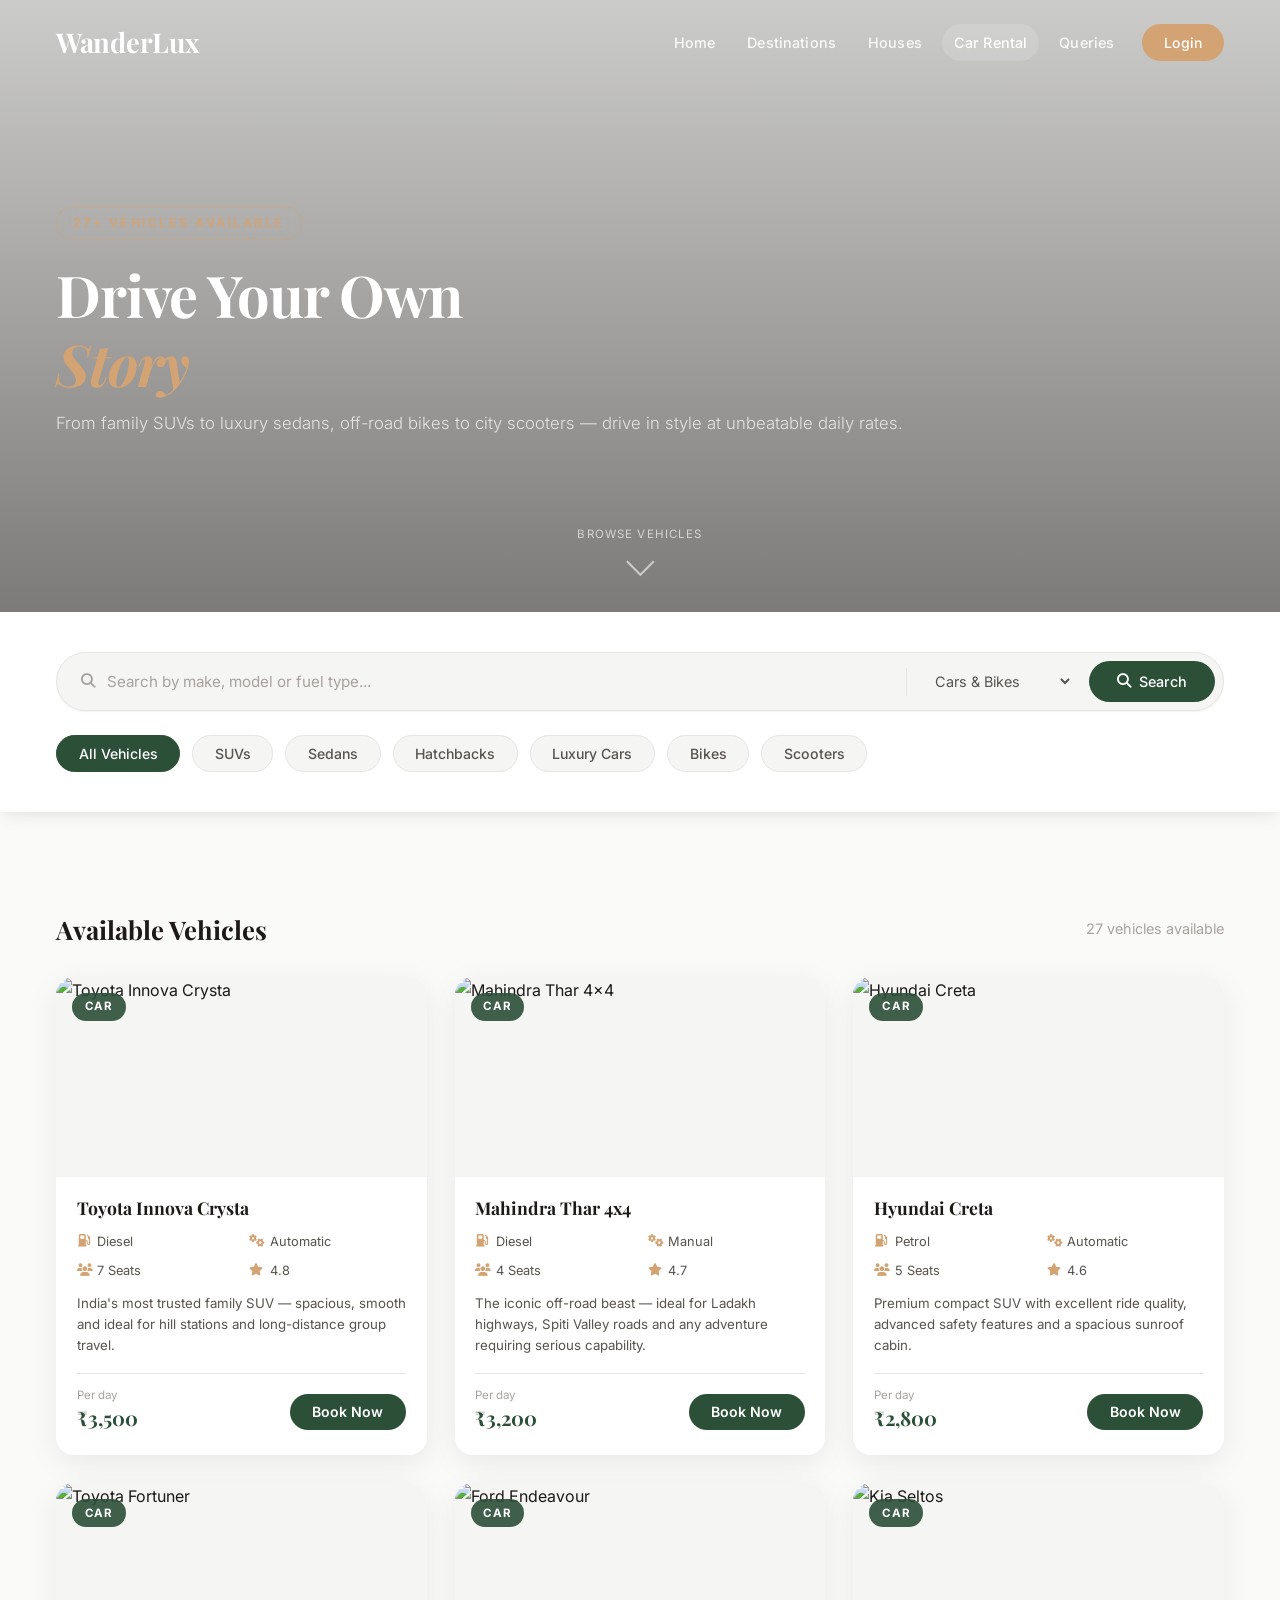
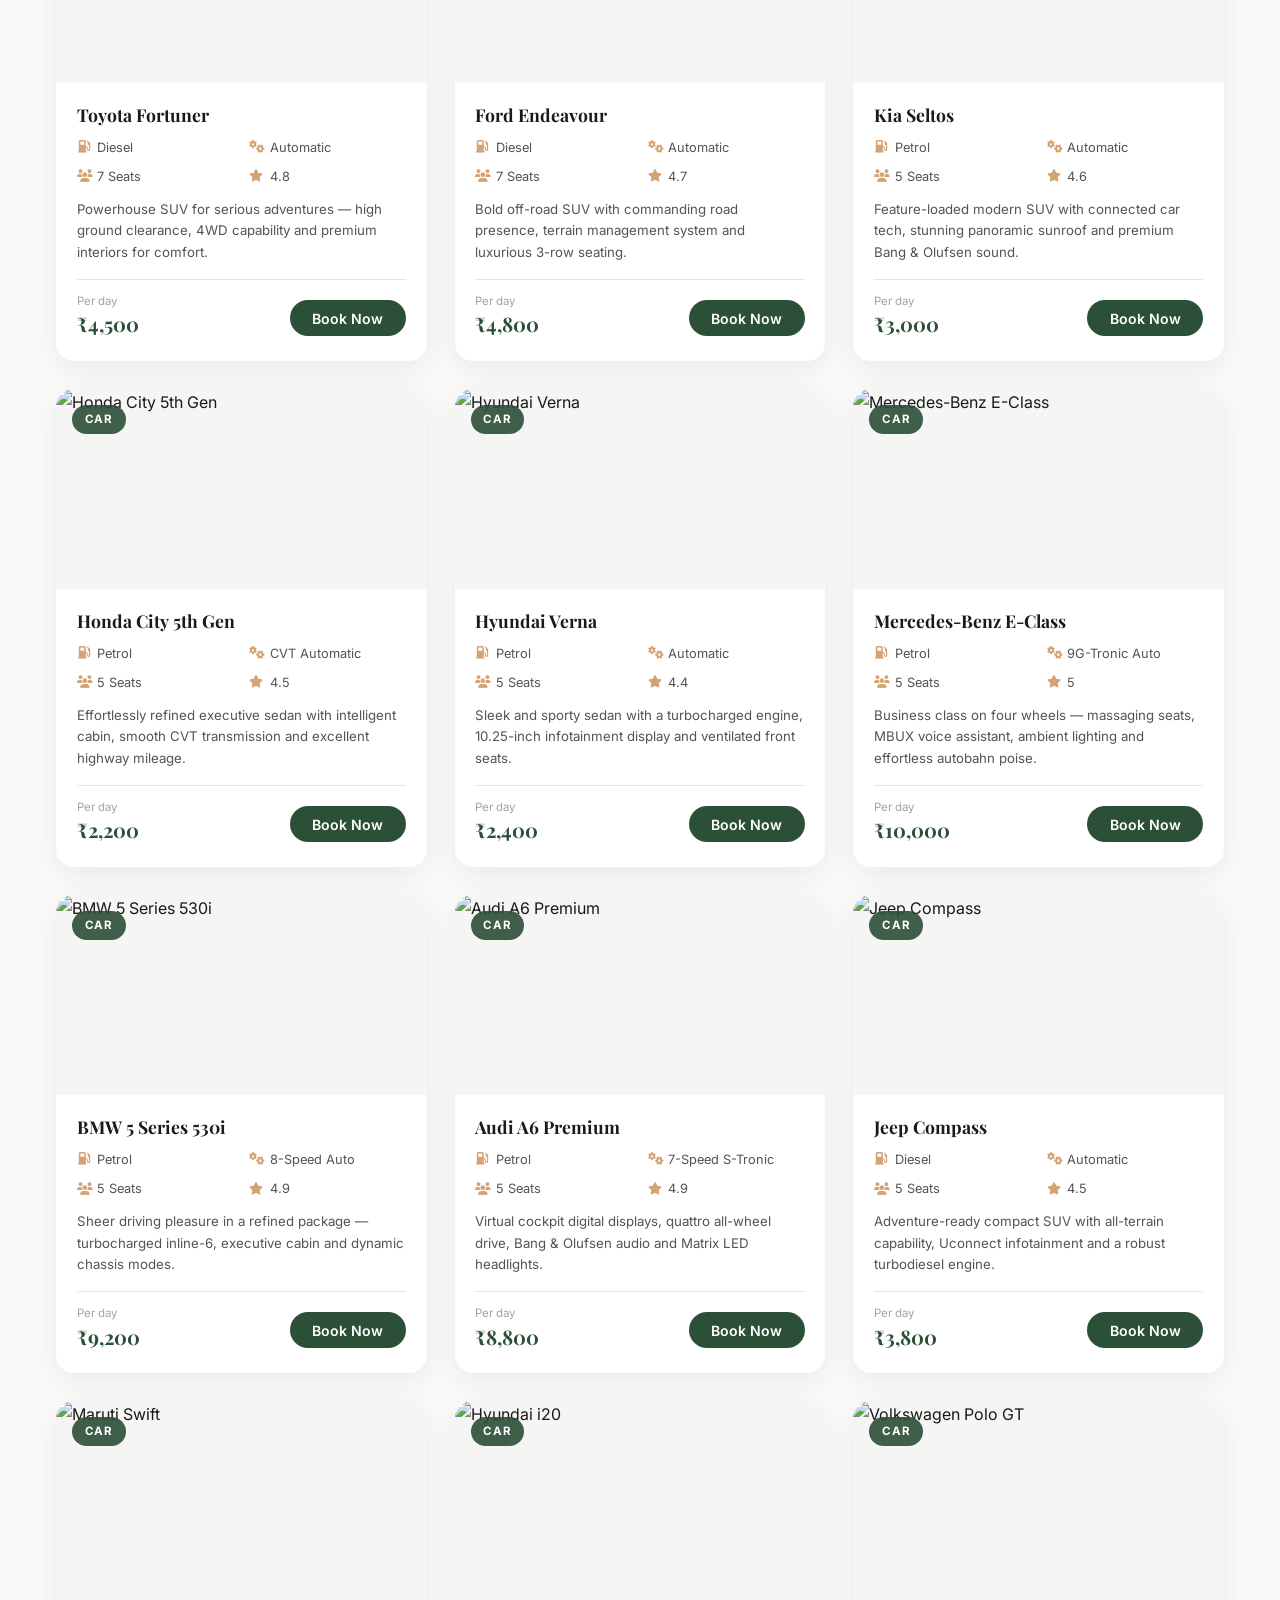
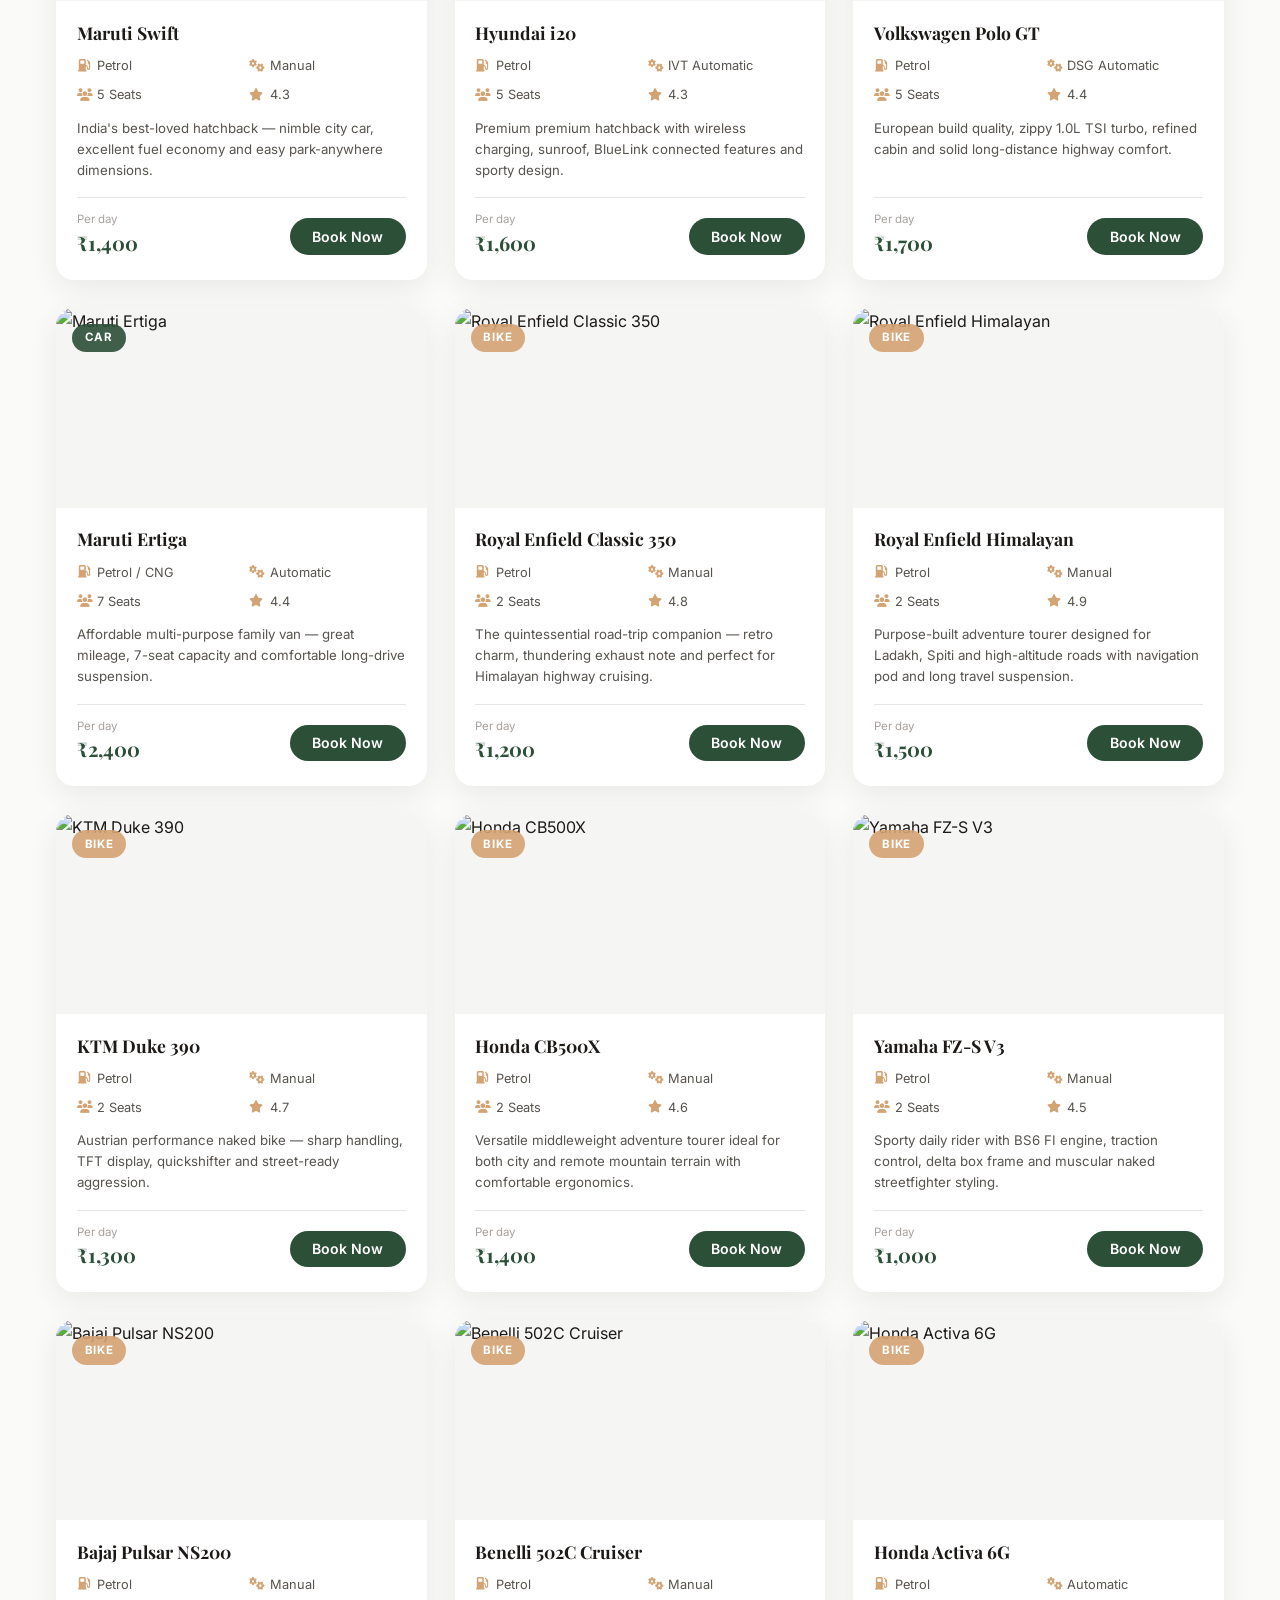
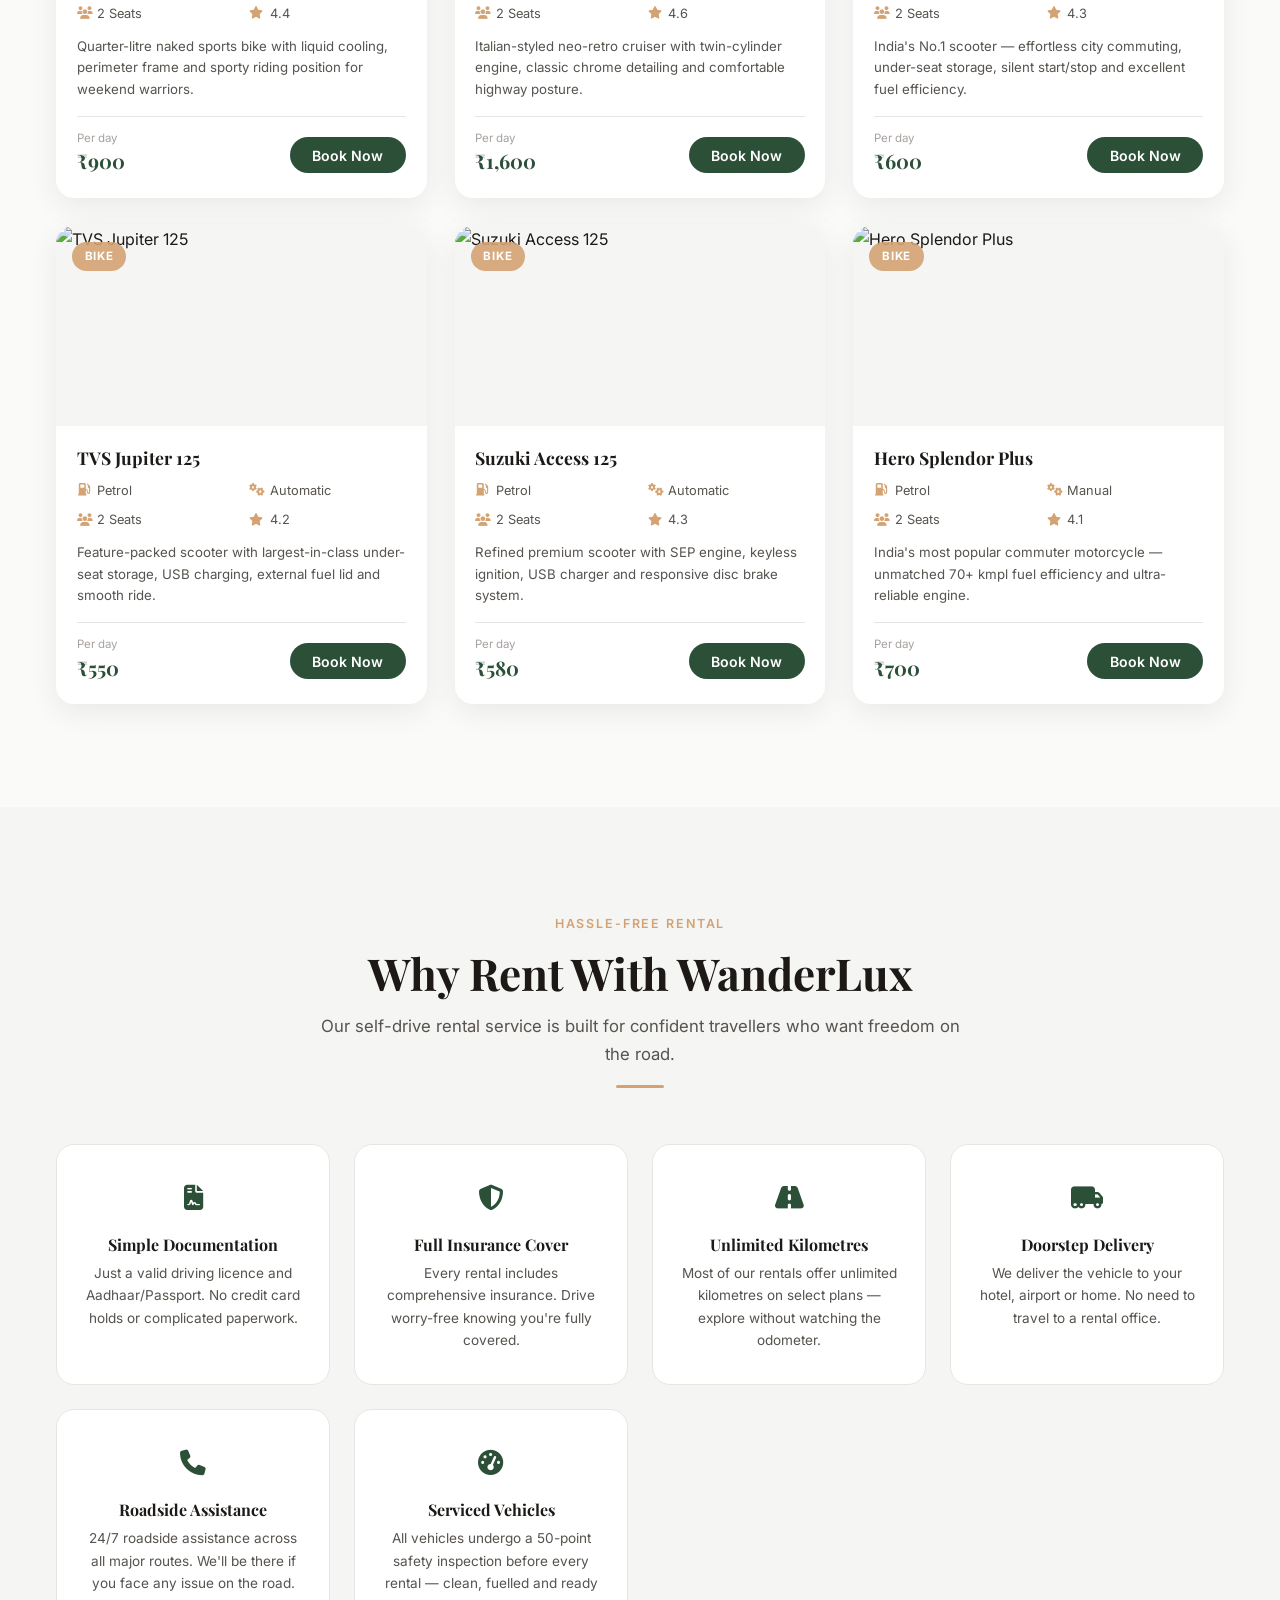
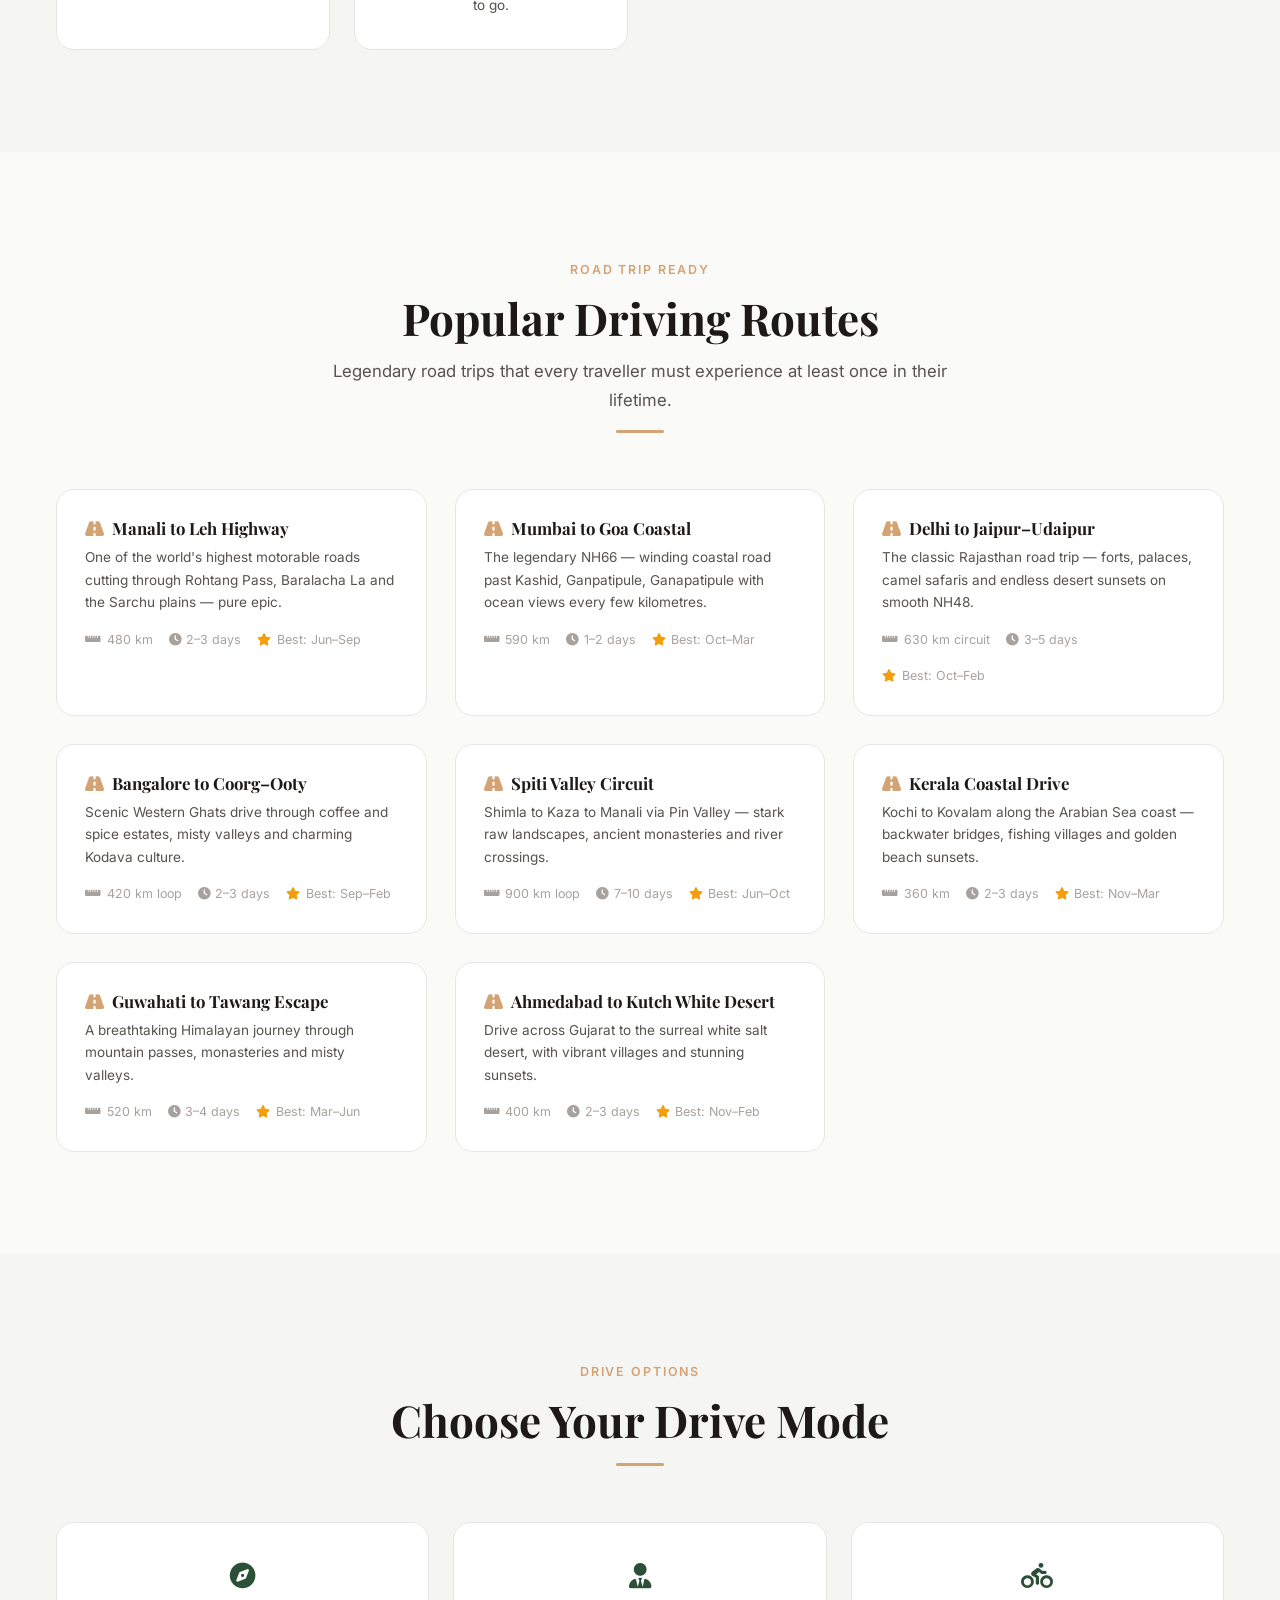
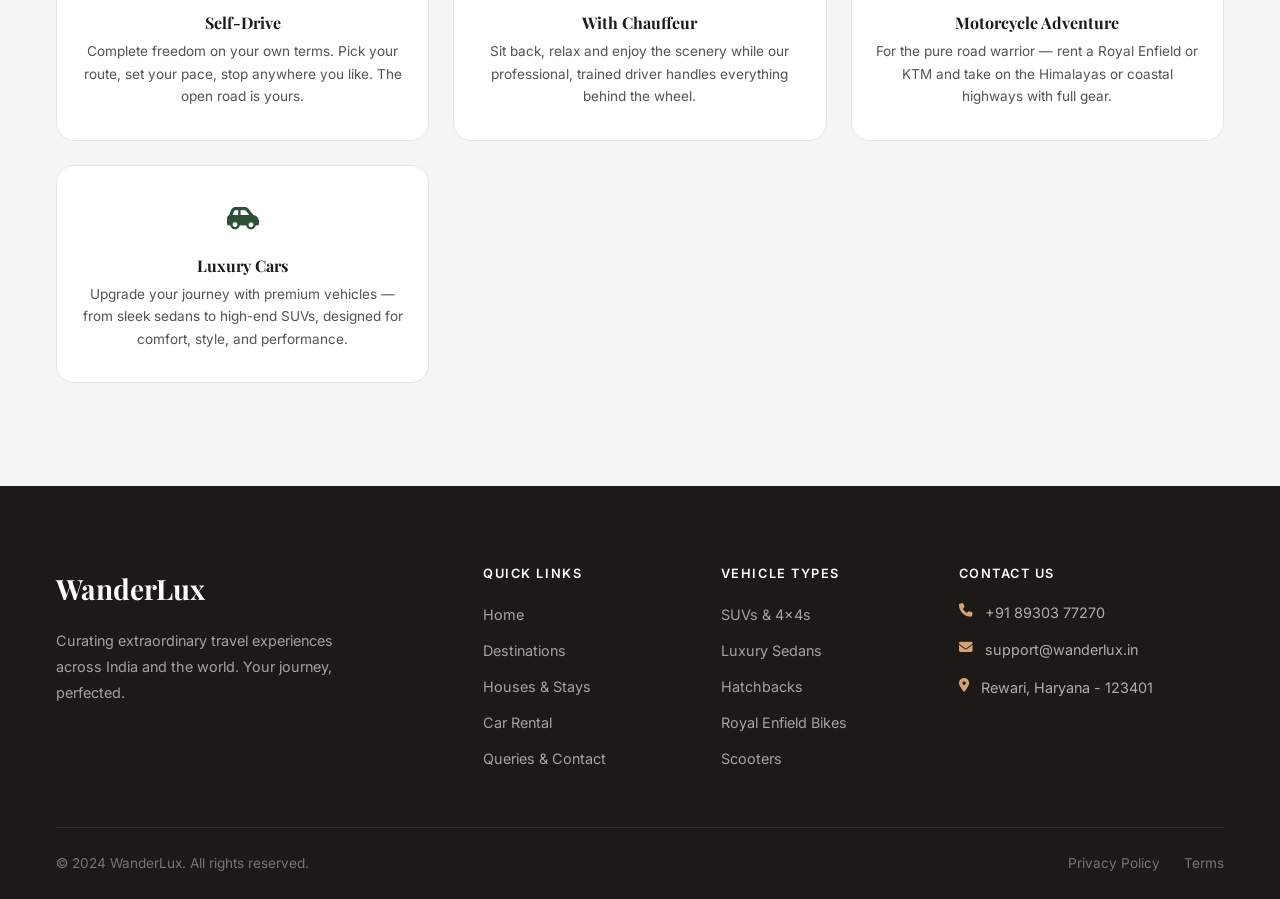
==== car-rental.html @ 7d7c7225 "Add files via upload" ====
<!DOCTYPE html>
<html lang="en">
<head>
  <meta charset="UTF-8">
  <meta name="viewport" content="width=device-width, initial-scale=1.0">
  <title>Car Rental – WanderLux</title>
  <meta name="description" content="Rent premium cars and bikes for your travels — 27+ vehicles including SUVs, sedans, luxury cars and adventure motorcycles.">
  <link rel="preconnect" href="https://fonts.googleapis.com">
  <link rel="preconnect" href="https://fonts.gstatic.com" crossorigin>
  <link rel="stylesheet" href="https://cdnjs.cloudflare.com/ajax/libs/font-awesome/6.5.1/css/all.min.css">
  <link rel="stylesheet" href="style.css">
  <link rel="stylesheet" href="components.css">
  <link rel="stylesheet" href="animations.css">
</head>
<body>

  <div class="nav-overlay" id="navOverlay"></div>
  <nav class="navbar" id="navbar" role="navigation" aria-label="Main navigation">
    <div class="container nav-container">
      <a href="index.html" class="nav-logo" data-testid="nav-logo">WanderLux</a>
      <div class="nav-links" id="navLinks">
        <a href="index.html" class="nav-link" data-testid="nav-home">Home</a>
        <a href="destination.html" class="nav-link" data-testid="nav-destinations">Destinations</a>
        <a href="house.html" class="nav-link" data-testid="nav-houses">Houses</a>
        <a href="car-rental.html" class="nav-link" data-testid="nav-cars">Car Rental</a>
        <a href="queries.html" class="nav-link" data-testid="nav-queries">Queries</a>
        <button class="btn btn--accent btn--sm" data-testid="nav-login-btn" style="margin-left:0.5rem">Login</button>
      </div>
      <button class="nav-hamburger" id="navHamburger" data-testid="nav-hamburger" aria-label="Open menu">
        <span></span><span></span><span></span>
      </button>
    </div>
  </nav>

  <!-- ── Hero ───────────────────────────────────────────── -->
  <section class="hero hero--car" aria-label="Car rental hero">
    <div class="hero-overlay"></div>
    <div class="container hero-content page-hero">
      <span class="hero-tagline">27+ Vehicles Available</span>
      <h1 class="page-hero-title">Drive Your Own<br><em style="color:var(--color-accent);font-style:italic">Story</em></h1>
      <p class="page-hero-sub">From family SUVs to luxury sedans, off-road bikes to city scooters — drive in style at unbeatable daily rates.</p>
    </div>
    <div class="hero-scroll" aria-hidden="true">
      <span>Browse vehicles</span>
      <div class="hero-scroll-arrow"></div>
    </div>
  </section>

  <!-- ── Search + Filters ───────────────────────────────── -->
  <section class="search-section" aria-label="Search vehicles">
    <div class="container">
      <div class="search-wrapper">
        <div class="search-input-wrap">
          <i class="fa-solid fa-magnifying-glass"></i>
          <input type="text" id="carSearch" class="search-input" placeholder="Search by make, model or fuel type..." aria-label="Search vehicles" data-testid="car-search-input">
        </div>
        <div class="search-divider"></div>
        <select id="carType" class="search-select" aria-label="Vehicle type" data-testid="car-type-filter">
          <option value="">Cars &amp; Bikes</option>
          <option value="car">Cars Only</option>
          <option value="bike">Bikes &amp; Scooters</option>
        </select>
        <button class="search-btn" data-testid="car-search-btn" aria-label="Search vehicles">
          <i class="fa-solid fa-magnifying-glass"></i> Search
        </button>
      </div>
      <div class="category-tabs" id="carCatTabs" role="group" aria-label="Vehicle category filters">
        <button class="car-cat-btn category-btn active" data-cat="all" data-testid="car-cat-all">All Vehicles</button>
        <button class="car-cat-btn category-btn" data-cat="suv" data-testid="car-cat-suv">SUVs</button>
        <button class="car-cat-btn category-btn" data-cat="sedan" data-testid="car-cat-sedan">Sedans</button>
        <button class="car-cat-btn category-btn" data-cat="hatchback" data-testid="car-cat-hatchback">Hatchbacks</button>
        <button class="car-cat-btn category-btn" data-cat="luxury" data-testid="car-cat-luxury">Luxury Cars</button>
        <button class="car-cat-btn category-btn" data-cat="bike" data-testid="car-cat-bike">Bikes</button>
        <button class="car-cat-btn category-btn" data-cat="scooter" data-testid="car-cat-scooter">Scooters</button>
      </div>
    </div>
  </section>

  <!-- ── Vehicle Listings ───────────────────────────────── -->
  <section class="section" aria-label="Vehicle listings">
    <div class="container">
      <div class="results-header">
        <h2 class="results-title">Available Vehicles</h2>
        <span class="results-count" id="carCount" aria-live="polite">Loading...</span>
      </div>
      <div class="cards-grid" id="carGrid" role="list" aria-live="polite"></div>
    </div>
  </section>

  <!-- ── Why Rent With Us ───────────────────────────────── -->
  <section class="section section--alt" aria-label="Why rent with us">
    <div class="container">
      <div class="section-header">
        <span class="section-tagline">Hassle-Free Rental</span>
        <h2 class="section-title reveal">Why Rent With WanderLux</h2>
        <p class="section-subtitle reveal">Our self-drive rental service is built for confident travellers who want freedom on the road.</p>
        <div class="divider"></div>
      </div>
      <div class="info-cards-grid">
        <div class="info-card reveal">
          <div class="info-card-icon"><i class="fa-solid fa-file-contract"></i></div>
          <h3>Simple Documentation</h3>
          <p>Just a valid driving licence and Aadhaar/Passport. No credit card holds or complicated paperwork.</p>
        </div>
        <div class="info-card reveal">
          <div class="info-card-icon"><i class="fa-solid fa-shield-halved"></i></div>
          <h3>Full Insurance Cover</h3>
          <p>Every rental includes comprehensive insurance. Drive worry-free knowing you're fully covered.</p>
        </div>
        <div class="info-card reveal">
          <div class="info-card-icon"><i class="fa-solid fa-road"></i></div>
          <h3>Unlimited Kilometres</h3>
          <p>Most of our rentals offer unlimited kilometres on select plans — explore without watching the odometer.</p>
        </div>
        <div class="info-card reveal">
          <div class="info-card-icon"><i class="fa-solid fa-truck-moving"></i></div>
          <h3>Doorstep Delivery</h3>
          <p>We deliver the vehicle to your hotel, airport or home. No need to travel to a rental office.</p>
        </div>
        <div class="info-card reveal">
          <div class="info-card-icon"><i class="fa-solid fa-phone"></i></div>
          <h3>Roadside Assistance</h3>
          <p>24/7 roadside assistance across all major routes. We'll be there if you face any issue on the road.</p>
        </div>
        <div class="info-card reveal">
          <div class="info-card-icon"><i class="fa-solid fa-gauge-high"></i></div>
          <h3>Serviced Vehicles</h3>
          <p>All vehicles undergo a 50-point safety inspection before every rental — clean, fuelled and ready to go.</p>
        </div>
      </div>
    </div>
  </section>

  <!-- ── Popular Routes ─────────────────────────────────── -->
  <section class="section" aria-label="Popular driving routes">
    <div class="container">
      <div class="section-header">
        <span class="section-tagline">Road Trip Ready</span>
        <h2 class="section-title reveal">Popular Driving Routes</h2>
        <p class="section-subtitle reveal">Legendary road trips that every traveller must experience at least once in their lifetime.</p>
        <div class="divider"></div>
      </div>
      <div class="cards-grid" style="grid-template-columns: repeat(auto-fill, minmax(280px, 1fr));">
        <div class="route-card reveal">
          <h3><i class="fa-solid fa-road" style="color:var(--color-accent);margin-right:0.5rem"></i>Manali to Leh Highway</h3>
          <p>One of the world's highest motorable roads cutting through Rohtang Pass, Baralacha La and the Sarchu plains — pure epic.</p>
          <div class="route-meta">
            <span><i class="fa-solid fa-ruler-horizontal"></i> 480 km</span>
            <span><i class="fa-solid fa-clock"></i> 2–3 days</span>
            <span><i class="fa-solid fa-star" style="color:#F59E0B"></i> Best: Jun–Sep</span>
          </div>
        </div>
        <div class="route-card reveal">
          <h3><i class="fa-solid fa-road" style="color:var(--color-accent);margin-right:0.5rem"></i>Mumbai to Goa Coastal</h3>
          <p>The legendary NH66 — winding coastal road past Kashid, Ganpatipule, Ganapatipule with ocean views every few kilometres.</p>
          <div class="route-meta">
            <span><i class="fa-solid fa-ruler-horizontal"></i> 590 km</span>
            <span><i class="fa-solid fa-clock"></i> 1–2 days</span>
            <span><i class="fa-solid fa-star" style="color:#F59E0B"></i> Best: Oct–Mar</span>
          </div>
        </div>
        <div class="route-card reveal">
          <h3><i class="fa-solid fa-road" style="color:var(--color-accent);margin-right:0.5rem"></i>Delhi to Jaipur–Udaipur</h3>
          <p>The classic Rajasthan road trip — forts, palaces, camel safaris and endless desert sunsets on smooth NH48.</p>
          <div class="route-meta">
            <span><i class="fa-solid fa-ruler-horizontal"></i> 630 km circuit</span>
            <span><i class="fa-solid fa-clock"></i> 3–5 days</span>
            <span><i class="fa-solid fa-star" style="color:#F59E0B"></i> Best: Oct–Feb</span>
          </div>
        </div>
        <div class="route-card reveal">
          <h3><i class="fa-solid fa-road" style="color:var(--color-accent);margin-right:0.5rem"></i>Bangalore to Coorg–Ooty</h3>
          <p>Scenic Western Ghats drive through coffee and spice estates, misty valleys and charming Kodava culture.</p>
          <div class="route-meta">
            <span><i class="fa-solid fa-ruler-horizontal"></i> 420 km loop</span>
            <span><i class="fa-solid fa-clock"></i> 2–3 days</span>
            <span><i class="fa-solid fa-star" style="color:#F59E0B"></i> Best: Sep–Feb</span>
          </div>
        </div>
        <div class="route-card reveal">
          <h3><i class="fa-solid fa-road" style="color:var(--color-accent);margin-right:0.5rem"></i>Spiti Valley Circuit</h3>
          <p>Shimla to Kaza to Manali via Pin Valley — stark raw landscapes, ancient monasteries and river crossings.</p>
          <div class="route-meta">
            <span><i class="fa-solid fa-ruler-horizontal"></i> 900 km loop</span>
            <span><i class="fa-solid fa-clock"></i> 7–10 days</span>
            <span><i class="fa-solid fa-star" style="color:#F59E0B"></i> Best: Jun–Oct</span>
          </div>
        </div>
        <div class="route-card reveal">
          <h3><i class="fa-solid fa-road" style="color:var(--color-accent);margin-right:0.5rem"></i>Kerala Coastal Drive</h3>
          <p>Kochi to Kovalam along the Arabian Sea coast — backwater bridges, fishing villages and golden beach sunsets.</p>
          <div class="route-meta">
            <span><i class="fa-solid fa-ruler-horizontal"></i> 360 km</span>
            <span><i class="fa-solid fa-clock"></i> 2–3 days</span>
            <span><i class="fa-solid fa-star" style="color:#F59E0B"></i> Best: Nov–Mar</span>
          </div>
        </div>
        <div class="route-card reveal">
  <h3><i class="fa-solid fa-road" style="color:var(--color-accent);margin-right:0.5rem"></i>Guwahati to Tawang Escape</h3>
  <p>A breathtaking Himalayan journey through mountain passes, monasteries and misty valleys.</p>
  <div class="route-meta">
    <span><i class="fa-solid fa-ruler-horizontal"></i> 520 km</span>
    <span><i class="fa-solid fa-clock"></i> 3–4 days</span>
    <span><i class="fa-solid fa-star" style="color:#F59E0B"></i> Best: Mar–Jun</span>
  </div>
</div>
        <div class="route-card reveal">
  <h3><i class="fa-solid fa-road" style="color:var(--color-accent);margin-right:0.5rem"></i>Ahmedabad to Kutch White Desert</h3>
  <p>Drive across Gujarat to the surreal white salt desert, with vibrant villages and stunning sunsets.</p>
  <div class="route-meta">
    <span><i class="fa-solid fa-ruler-horizontal"></i> 400 km</span>
    <span><i class="fa-solid fa-clock"></i> 2–3 days</span>
    <span><i class="fa-solid fa-star" style="color:#F59E0B"></i> Best: Nov–Feb</span>
  </div>
</div>
      </div>
    </div>
  </section>

  <!-- ── Rental Benefits CTA ────────────────────────────── -->
  <section class="section section--alt" aria-label="Rental benefits">
    <div class="container">
      <div class="section-header">
        <span class="section-tagline">Drive Options</span>
        <h2 class="section-title reveal">Choose Your Drive Mode</h2>
        <div class="divider"></div>
      </div>
      <div class="info-cards-grid" style="grid-template-columns: repeat(auto-fill, minmax(280px, 1fr));">
        <div class="info-card reveal">
          <div class="info-card-icon"><i class="fa-solid fa-compass"></i></div>
          <h3>Self-Drive</h3>
          <p>Complete freedom on your own terms. Pick your route, set your pace, stop anywhere you like. The open road is yours.</p>
        </div>
        <div class="info-card reveal">
          <div class="info-card-icon"><i class="fa-solid fa-user-tie"></i></div>
          <h3>With Chauffeur</h3>
          <p>Sit back, relax and enjoy the scenery while our professional, trained driver handles everything behind the wheel.</p>
        </div>
        <div class="info-card reveal">
          <div class="info-card-icon"><i class="fa-solid fa-person-biking"></i></div>
          <h3>Motorcycle Adventure</h3>
          <p>For the pure road warrior — rent a Royal Enfield or KTM and take on the Himalayas or coastal highways with full gear.</p>
        </div>
        <div class="info-card reveal">
          <div class="info-card-icon"><i class="fa-solid fa-car-side"></i></div>
          <h3>Luxury Cars</h3>
          <p>Upgrade your journey with premium vehicles — from sleek sedans to high-end SUVs, designed for comfort, style, and performance.</p>
        </div>
      </div>
    </div>
  </section>

  <!-- ── Footer ─────────────────────────────────────────── -->
  <footer class="footer" role="contentinfo">
    <div class="container">
      <div class="footer-grid">
        <div class="footer-brand">
          <a href="index.html" class="footer-logo">WanderLux</a>
          <p>Curating extraordinary travel experiences across India and the world. Your journey, perfected.</p>
        </div>
        <div class="footer-col">
          <h4>Quick Links</h4>
          <ul class="footer-links">
            <li><a href="index.html">Home</a></li>
            <li><a href="destination.html">Destinations</a></li>
            <li><a href="house.html">Houses &amp; Stays</a></li>
            <li><a href="car-rental.html">Car Rental</a></li>
            <li><a href="queries.html">Queries &amp; Contact</a></li>
          </ul>
        </div>
        <div class="footer-col">
          <h4>Vehicle Types</h4>
          <ul class="footer-links">
            <li><a href="car-rental.html">SUVs &amp; 4x4s</a></li>
            <li><a href="car-rental.html">Luxury Sedans</a></li>
            <li><a href="car-rental.html">Hatchbacks</a></li>
            <li><a href="car-rental.html">Royal Enfield Bikes</a></li>
            <li><a href="car-rental.html">Scooters</a></li>
          </ul>
        </div>
        <div class="footer-col">
          <h4>Contact Us</h4>
          <div class="footer-contact-item"><i class="fa-solid fa-phone"></i><span>+91 89303 77270</span></div>
          <div class="footer-contact-item"><i class="fa-solid fa-envelope"></i><span>support@wanderlux.in</span></div>
          <div class="footer-contact-item"><i class="fa-solid fa-location-dot"></i><span>Rewari, Haryana - 123401</span></div>
        </div>
      </div>
      <div class="footer-bottom">
        <p>&copy; 2024 WanderLux. All rights reserved.</p>
        <div class="footer-legal">
          <a href="queries.html">Privacy Policy</a>
          <a href="queries.html">Terms</a>
        </div>
      </div>
    </div>
  </footer>

  <!-- Booking Modal -->
  <div id="bookingModal" class="modal-overlay" role="dialog" aria-modal="true" aria-labelledby="modalTitle" aria-hidden="true">
    <div class="modal-container">
      <button class="modal-close" id="closeModal" data-testid="modal-close-btn" aria-label="Close modal"><i class="fa-solid fa-xmark"></i></button>
      <div class="modal-header">
        <p class="modal-tagline">Secure Booking</p>
        <h2 class="modal-title" id="modalTitle">Book Your Vehicle</h2>
        <p class="modal-item-name" id="bookingItemName"></p>
      </div>
      <form id="bookingForm" class="booking-form" novalidate>
        <div class="form-row">
          <div class="form-group">
            <label for="bookingName">Full Name</label>
            <input type="text" id="bookingName" name="name" placeholder="Your full name" required data-testid="booking-name-input">
          </div>
          <div class="form-group">
            <label for="bookingPhone">Phone Number</label>
            <input type="tel" id="bookingPhone" name="phone" placeholder="+91 98765 43210" required data-testid="booking-phone-input">
          </div>
        </div>
        <div class="form-group">
          <label for="bookingEmail">Email Address</label>
          <input type="email" id="bookingEmail" name="email" placeholder="you@example.com" required data-testid="booking-email-input">
        </div>
        <div class="form-row">
          <div class="form-group">
            <label for="bookingDate">Pickup Date</label>
            <input type="date" id="bookingDate" name="date" required data-testid="booking-date-input">
          </div>
          <div class="form-group">
            <label for="bookingGuests">Number of Days</label>
            <input type="number" id="bookingGuests" name="guests" placeholder="e.g. 3" min="1" max="90" required data-testid="booking-guests-input">
          </div>
        </div>
        <div class="form-group">
          <label for="bookingNotes">Pickup Location / Notes</label>
          <textarea id="bookingNotes" name="notes" placeholder="Pickup address, drop-off location, or any special requests..." data-testid="booking-notes-input"></textarea>
        </div>
        <button type="submit" class="form-submit-btn" data-testid="booking-submit-btn">
          <i class="fa-solid fa-check-circle"></i> Confirm Rental
        </button>
      </form>
      <div id="bookingSuccess" class="booking-success" role="alert">
        <i class="fa-solid fa-circle-check"></i>
        <h3>Vehicle Booked!</h3>
        <p>Your rental is confirmed. We'll send vehicle details and pickup instructions to your email shortly.</p>
        <button class="btn btn--primary btn--md" id="closeSuccessBtn" data-testid="booking-success-close" style="margin-top:1.5rem">Browse More</button>
      </div>
    </div>
  </div>

  <script src="data.js"></script>
  <script src="main.js"></script>
  <script src="booking.js"></script>
  <script src="search.js"></script>
</body>
</html>
---- style.css ----
/* ============================================================
   WanderLux – Core Styles
   Variables · Reset · Base · Navbar · Footer · Layout
   ============================================================ */

@import url('https://fonts.googleapis.com/css2?family=Playfair+Display:ital,wght@0,400;0,500;0,600;0,700;1,400&family=Inter:wght@300;400;500;600&display=swap');

/* ── Custom Properties ─────────────────────────────────────── */
:root {
  --color-bg: #FAFAF9;
  --color-surface: #FFFFFF;
  --color-surface-alt: #F5F5F4;
  --color-text-primary: #1C1917;
  --color-text-secondary: #57534E;
  --color-text-tertiary: #A8A29E;
  --color-primary: #2C4F38;
  --color-primary-hover: #1F3A29;
  --color-accent: #D4A373;
  --color-accent-hover: #C59260;
  --color-border: #E7E5E4;
  --color-error: #EF4444;
  --color-success: #10B981;

  --font-heading: 'Playfair Display', serif;
  --font-body: 'Inter', sans-serif;

  --shadow-sm: 0 1px 2px 0 rgba(0,0,0,0.05);
  --shadow-md: 0 4px 6px -1px rgba(0,0,0,0.05), 0 2px 4px -1px rgba(0,0,0,0.03);
  --shadow-lg: 0 10px 15px -3px rgba(0,0,0,0.06), 0 4px 6px -2px rgba(0,0,0,0.03);
  --shadow-xl: 0 20px 25px -5px rgba(0,0,0,0.08), 0 10px 10px -5px rgba(0,0,0,0.04);
  --shadow-card: 0 8px 30px rgba(0,0,0,0.07);

  --radius-sm: 4px;
  --radius-md: 10px;
  --radius-lg: 18px;
  --radius-xl: 24px;
  --radius-full: 9999px;

  --transition-fast: 0.2s ease;
  --transition-base: 0.3s ease;
  --transition-slow: 0.5s ease;

  --container-max: 1360px;
  --container-px: clamp(1.25rem, 5vw, 3.5rem);
  --section-py: clamp(4rem, 8vw, 7rem);
}

/* ── Reset ─────────────────────────────────────────────────── */
*, *::before, *::after {
  box-sizing: border-box;
  margin: 0;
  padding: 0;
}

html {
  scroll-behavior: smooth;
  font-size: 16px;
  -webkit-text-size-adjust: 100%;
}

body {
  background-color: var(--color-bg);
  color: var(--color-text-primary);
  font-family: var(--font-body);
  font-weight: 400;
  line-height: 1.65;
  -webkit-font-smoothing: antialiased;
  overflow-x: hidden;
}

body.modal-open {
  overflow: hidden;
}

img {
  max-width: 100%;
  height: auto;
  display: block;
}

a {
  text-decoration: none;
  color: inherit;
}

button {
  cursor: pointer;
  font-family: var(--font-body);
  border: none;
  background: none;
}

ul {
  list-style: none;
}

input, select, textarea {
  font-family: var(--font-body);
}

/* ── Layout Utilities ─────────────────────────────────────── */
.container {
  width: 100%;
  max-width: var(--container-max);
  margin-left: auto;
  margin-right: auto;
  padding-left: var(--container-px);
  padding-right: var(--container-px);
}

.section {
  padding-top: var(--section-py);
  padding-bottom: var(--section-py);
}

.section--alt {
  background-color: var(--color-surface-alt);
}

.text-center { text-align: center; }
.text-accent { color: var(--color-accent); }
.text-primary { color: var(--color-primary); }

/* ── Typography Helpers ───────────────────────────────────── */
h1, h2, h3, h4, h5, h6 {
  font-family: var(--font-heading);
  line-height: 1.2;
  color: var(--color-text-primary);
}

.section-header {
  max-width: 640px;
  margin: 0 auto 3.5rem;
  text-align: center;
}

.section-tagline {
  display: inline-block;
  font-size: 0.78rem;
  font-weight: 600;
  letter-spacing: 0.15em;
  text-transform: uppercase;
  color: var(--color-accent);
  margin-bottom: 0.75rem;
}

.section-title {
  font-size: clamp(2rem, 3.5vw, 2.75rem);
  font-weight: 700;
  color: var(--color-text-primary);
  margin-bottom: 0.75rem;
}

.section-subtitle {
  font-size: 1.05rem;
  color: var(--color-text-secondary);
  line-height: 1.7;
}

/* ── Buttons ──────────────────────────────────────────────── */
.btn {
  display: inline-flex;
  align-items: center;
  justify-content: center;
  gap: 0.5rem;
  border-radius: var(--radius-full);
  font-weight: 500;
  letter-spacing: 0.01em;
  transition: transform var(--transition-fast), background-color var(--transition-base), color var(--transition-base), box-shadow var(--transition-base);
  cursor: pointer;
  white-space: nowrap;
  font-family: var(--font-body);
}

.btn:focus-visible {
  outline: 2px solid var(--color-primary);
  outline-offset: 3px;
}

.btn--sm { padding: 0.5rem 1.25rem; font-size: 0.875rem; }
.btn--md { padding: 0.75rem 1.75rem; font-size: 1rem; }
.btn--lg { padding: 1rem 2.25rem; font-size: 1.05rem; }

.btn--primary {
  background-color: var(--color-primary);
  color: #fff;
  border: 2px solid var(--color-primary);
}
.btn--primary:hover {
  background-color: var(--color-primary-hover);
  border-color: var(--color-primary-hover);
  transform: translateY(-2px);
  box-shadow: 0 8px 24px rgba(44,79,56,0.25);
}

.btn--accent {
  background-color: var(--color-accent);
  color: #fff;
  border: 2px solid var(--color-accent);
}
.btn--accent:hover {
  background-color: var(--color-accent-hover);
  border-color: var(--color-accent-hover);
  transform: translateY(-2px);
  box-shadow: 0 8px 24px rgba(212,163,115,0.35);
}

.btn--outline {
  background-color: transparent;
  color: var(--color-primary);
  border: 2px solid var(--color-primary);
}
.btn--outline:hover {
  background-color: var(--color-primary);
  color: #fff;
  transform: translateY(-2px);
}

.btn--outline-white {
  background-color: transparent;
  color: #fff;
  border: 2px solid rgba(255,255,255,0.8);
}
.btn--outline-white:hover {
  background-color: rgba(255,255,255,0.15);
  border-color: #fff;
}

.btn--ghost {
  background-color: transparent;
  color: var(--color-text-secondary);
  border: 2px solid transparent;
}
.btn--ghost:hover {
  color: var(--color-primary);
}

/* ── Navbar ───────────────────────────────────────────────── */
.navbar {
  position: fixed;
  top: 0;
  left: 0;
  right: 0;
  z-index: 1000;
  padding: 1.25rem 0;
  transition: background-color var(--transition-base), box-shadow var(--transition-base), padding var(--transition-base);
}

.navbar.scrolled {
  background-color: rgba(255,255,255,0.96);
  backdrop-filter: blur(16px);
  -webkit-backdrop-filter: blur(16px);
  box-shadow: var(--shadow-md);
  padding: 0.85rem 0;
}

.nav-container {
  display: flex;
  align-items: center;
  justify-content: space-between;
  gap: 2rem;
}

.nav-logo {
  font-family: var(--font-heading);
  font-size: 1.7rem;
  font-weight: 700;
  color: #fff;
  letter-spacing: -0.01em;
  transition: color var(--transition-base);
  flex-shrink: 0;
}

.navbar.scrolled .nav-logo {
  color: var(--color-primary);
}

.nav-links {
  display: flex;
  align-items: center;
  gap: 0.5rem;
}

.nav-link {
  font-size: 0.9rem;
  font-weight: 500;
  color: rgba(255,255,255,0.9);
  padding: 0.4rem 0.75rem;
  border-radius: var(--radius-full);
  transition: color var(--transition-fast), background-color var(--transition-fast);
  letter-spacing: 0.01em;
}

.nav-link:hover,
.nav-link.active {
  color: #fff;
  background-color: rgba(255,255,255,0.15);
}

.navbar.scrolled .nav-link {
  color: var(--color-text-secondary);
}

.navbar.scrolled .nav-link:hover,
.navbar.scrolled .nav-link.active {
  color: var(--color-primary);
  background-color: var(--color-surface-alt);
}

.nav-hamburger {
  display: none;
  flex-direction: column;
  gap: 5px;
  padding: 0.5rem;
  cursor: pointer;
  background: none;
  border: none;
  z-index: 1010;
}

.nav-hamburger span {
  display: block;
  width: 24px;
  height: 2px;
  background-color: #fff;
  border-radius: 2px;
  transition: transform var(--transition-fast), opacity var(--transition-fast);
}

.navbar.scrolled .nav-hamburger span {
  background-color: var(--color-text-primary);
}

.nav-hamburger.open span:nth-child(1) { transform: rotate(45deg) translate(5px, 5px); }
.nav-hamburger.open span:nth-child(2) { opacity: 0; }
.nav-hamburger.open span:nth-child(3) { transform: rotate(-45deg) translate(5px, -5px); }

/* ── Footer ───────────────────────────────────────────────── */
.footer {
  background-color: var(--color-text-primary);
  color: rgba(255,255,255,0.75);
  padding: 5rem 0 0;
}

.footer-grid {
  display: grid;
  grid-template-columns: 2fr 1fr 1fr 1.4fr;
  gap: 3rem;
  padding-bottom: 3.5rem;
  border-bottom: 1px solid rgba(255,255,255,0.1);
}

.footer-brand .footer-logo {
  font-family: var(--font-heading);
  font-size: 1.75rem;
  font-weight: 700;
  color: #fff;
  display: block;
  margin-bottom: 1rem;
}

.footer-brand p {
  font-size: 0.9rem;
  line-height: 1.8;
  max-width: 280px;
  color: rgba(255,255,255,0.6);
}

.footer-col h4 {
  font-family: var(--font-body);
  font-size: 0.8rem;
  font-weight: 600;
  letter-spacing: 0.12em;
  text-transform: uppercase;
  color: #fff;
  margin-bottom: 1.25rem;
}

.footer-links {
  display: flex;
  flex-direction: column;
  gap: 0.6rem;
}

.footer-links a {
  font-size: 0.9rem;
  color: rgba(255,255,255,0.6);
  transition: color var(--transition-fast), padding-left var(--transition-fast);
}

.footer-links a:hover {
  color: var(--color-accent);
  padding-left: 4px;
}

.footer-contact-item {
  display: flex;
  align-items: flex-start;
  gap: 0.75rem;
  margin-bottom: 0.85rem;
  font-size: 0.9rem;
  color: rgba(255,255,255,0.65);
}

.footer-contact-item i {
  color: var(--color-accent);
  margin-top: 3px;
  flex-shrink: 0;
  font-size: 0.85rem;
}

.footer-bottom {
  display: flex;
  align-items: center;
  justify-content: space-between;
  padding: 1.5rem 0;
  font-size: 0.85rem;
  color: rgba(255,255,255,0.4);
  gap: 1rem;
  flex-wrap: wrap;
}

.footer-legal {
  display: flex;
  gap: 1.5rem;
}

.footer-legal a {
  color: rgba(255,255,255,0.4);
  transition: color var(--transition-fast);
}

.footer-legal a:hover {
  color: var(--color-accent);
}

/* ── Responsive: Navbar & Footer ─────────────────────────── */
@media (max-width: 1024px) {
  .footer-grid {
    grid-template-columns: 1fr 1fr;
    gap: 2.5rem;
  }
}

@media (max-width: 768px) {
  .nav-hamburger {
    display: flex;
  }

  .nav-links {
    position: fixed;
    top: 0;
    right: -100%;
    width: 75%;
    max-width: 320px;
    height: 100vh;
    background-color: var(--color-surface);
    flex-direction: column;
    align-items: flex-start;
    padding: 5rem 2rem 2rem;
    gap: 0.25rem;
    box-shadow: -10px 0 40px rgba(0,0,0,0.12);
    transition: right var(--transition-base);
    z-index: 1005;
  }

  .nav-links.open {
    right: 0;
  }

  .nav-link {
    color: var(--color-text-secondary);
    width: 100%;
    padding: 0.75rem 1rem;
    font-size: 1rem;
    border-radius: var(--radius-md);
  }

  .nav-link:hover, .nav-link.active {
    color: var(--color-primary);
    background-color: var(--color-surface-alt);
  }

  .nav-links .btn--sm {
    width: 100%;
    margin-top: 1rem;
    padding: 0.75rem 1rem;
    font-size: 0.95rem;
  }

  .footer-grid {
    grid-template-columns: 1fr;
    gap: 2rem;
  }

  .footer-bottom {
    flex-direction: column;
    text-align: center;
  }
}

/* ── Nav overlay backdrop ─────────────────────────────────── */
.nav-overlay {
  display: none;
  position: fixed;
  inset: 0;
  background: rgba(0,0,0,0.4);
  z-index: 1000;
  opacity: 0;
  transition: opacity var(--transition-base);
}

.nav-overlay.active {
  display: block;
  opacity: 1;
}








/* ── Inline style replacements ───────────────────────────── */
.nav-login-btn {
  margin-left: 0.5rem;
}

.hero-em {
  color: var(--color-accent);
  font-style: italic;
}

.success-close-btn {
  margin-top: 1.5rem;
}

.form-hidden {
  display: none !important;
}

.form-visible {
  display: flex;
}

/* ── Booking Modal ────────────────────────────────────────── */
---- components.css ----
/* ============================================================
   WanderLux – Components
   Hero · Search · Cards · Gallery · Testimonials · Modal · FAQ
   ============================================================ */

/* ── Hero Sections ────────────────────────────────────────── */
.hero {
  position: relative;
  min-height: 100vh;
  display: flex;
  align-items: center;
  background-size: cover;
  background-position: center;
  background-repeat: no-repeat;
  overflow: hidden;
}

.hero--home {
  background-image: url('https://images.unsplash.com/photo-1506905925346-21bda4d32df4?auto=format&fit=crop&w=1920&q=85');
}

.hero--destination {
  min-height: 68vh;
  background-image: url('https://images.unsplash.com/photo-1729605411084-adde365d534a?auto=format&fit=crop&w=1920&q=85');
}

.hero--house {
  min-height: 68vh;
  background-image: url('https://images.unsplash.com/photo-1598928506311-c55ded91a20c?auto=format&fit=crop&w=1920&q=85');
}

.hero--car {
  min-height: 68vh;
  background-image: url('https://images.unsplash.com/photo-1544636331-e26879cd4d9b?auto=format&fit=crop&w=1920&q=85');
}

.hero--queries {
  min-height: 55vh;
  background-image: url('https://images.unsplash.com/photo-1677268357140-146d5c15307d?auto=format&fit=crop&w=1920&q=85');
}

.hero-overlay {
  position: absolute;
  inset: 0;
  background: linear-gradient(to bottom, rgba(20,18,16,0.2) 0%, rgba(20,18,16,0.55) 100%);
}

.hero-content {
  position: relative;
  z-index: 2;
  padding-top: 6rem;
  padding-bottom: 4rem;
}

.hero-tagline {
  display: inline-block;
  font-size: 0.78rem;
  font-weight: 600;
  letter-spacing: 0.2em;
  text-transform: uppercase;
  color: var(--color-accent);
  margin-bottom: 1.25rem;
  border: 1px solid rgba(212,163,115,0.5);
  padding: 0.35rem 1rem;
  border-radius: var(--radius-full);
  backdrop-filter: blur(8px);
}

.hero-title {
  font-size: clamp(3rem, 6vw, 5.5rem);
  font-weight: 700;
  color: #fff;
  line-height: 1.08;
  margin-bottom: 1.25rem;
  letter-spacing: -0.02em;
}

.hero-title em {
  font-style: italic;
  color: var(--color-accent);
}

.hero-subtitle {
  font-size: clamp(1rem, 2vw, 1.2rem);
  color: rgba(255,255,255,0.82);
  max-width: 540px;
  line-height: 1.7;
  margin-bottom: 2.5rem;
  font-weight: 300;
}

.hero-buttons {
  display: flex;
  gap: 1rem;
  flex-wrap: wrap;
}

.hero-badges {
  display: flex;
  gap: 2rem;
  margin-top: 3.5rem;
  flex-wrap: wrap;
}

.hero-badge {
  text-align: center;
  color: rgba(255,255,255,0.85);
}

.hero-badge strong {
  display: block;
  font-size: 1.7rem;
  font-family: var(--font-heading);
  font-weight: 700;
  color: #fff;
  line-height: 1;
}

.hero-badge span {
  font-size: 0.78rem;
  letter-spacing: 0.08em;
  text-transform: uppercase;
  opacity: 0.75;
  margin-top: 0.25rem;
}

.hero-scroll {
  position: absolute;
  bottom: 2.5rem;
  left: 50%;
  transform: translateX(-50%);
  z-index: 2;
  display: flex;
  flex-direction: column;
  align-items: center;
  gap: 0.5rem;
  color: rgba(255,255,255,0.65);
  font-size: 0.72rem;
  letter-spacing: 0.1em;
  text-transform: uppercase;
}

.hero-scroll-arrow {
  width: 20px;
  height: 20px;
  border-right: 2px solid rgba(255,255,255,0.6);
  border-bottom: 2px solid rgba(255,255,255,0.6);
  transform: rotate(45deg);
}

/* ── Page Hero Smaller variant ────────────────────────────── */
.page-hero {
  padding: 8rem 1 4rem;
}

.page-hero-title {
  font-size: clamp(2.25rem, 4.5vw, 3.75rem);
  color: #fff;
  font-weight: 700;
  letter-spacing: -0.02em;
  margin-bottom: 0.75rem;
}

.page-hero-sub {
  color: rgba(255,255,255,0.75);
  font-size: 1.05rem;
  font-weight: 300;
}

/* ── Search Section ───────────────────────────────────────── */
.search-section {
  background-color: var(--color-surface);
  padding: 2.5rem 0;
  box-shadow: var(--shadow-lg);
  position: relative;
  z-index: 10;
}

.search-wrapper {
  display: flex;
  gap: 1rem;
  align-items: center;
  background: var(--color-surface-alt);
  border: 1px solid var(--color-border);
  border-radius: var(--radius-full);
  padding: 0.5rem 0.5rem 0.5rem 1.5rem;
  box-shadow: var(--shadow-sm);
  transition: box-shadow var(--transition-base);
}

.search-wrapper:focus-within {
  box-shadow: 0 0 0 3px rgba(44,79,56,0.12);
  border-color: var(--color-primary);
}

.search-input-wrap {
  flex: 1;
  display: flex;
  align-items: center;
  gap: 0.75rem;
}

.search-input-wrap i {
  color: var(--color-text-tertiary);
  font-size: 0.9rem;
  flex-shrink: 0;
}

.search-input {
  flex: 1;
  border: none;
  background: none;
  font-size: 0.95rem;
  color: var(--color-text-primary);
  outline: none;
  padding: 0.4rem 0;
}

.search-input::placeholder {
  color: var(--color-text-tertiary);
}

.search-divider {
  width: 1px;
  height: 28px;
  background: var(--color-border);
  flex-shrink: 0;
}

.search-select {
  border: none;
  background: none;
  font-size: 0.9rem;
  color: var(--color-text-secondary);
  outline: none;
  padding: 0.4rem 0.5rem;
  cursor: pointer;
  min-width: 130px;
}

.search-btn {
  background-color: var(--color-primary);
  color: #fff;
  border: none;
  border-radius: var(--radius-full);
  padding: 0.75rem 1.75rem;
  font-size: 0.9rem;
  font-weight: 500;
  cursor: pointer;
  display: flex;
  align-items: center;
  gap: 0.5rem;
  transition: background-color var(--transition-fast), transform var(--transition-fast);
  white-space: nowrap;
  flex-shrink: 0;
}

.search-btn:hover {
  background-color: var(--color-primary-hover);
  transform: scale(1.02);
}

/* ── Category Tabs ────────────────────────────────────────── */
.category-tabs {
  display: flex;
  gap: 0.75rem;
  margin-top: 1.5rem;
  flex-wrap: wrap;
}

.category-btn {
  padding: 0.55rem 1.35rem;
  border-radius: var(--radius-full);
  font-size: 0.88rem;
  font-weight: 500;
  color: var(--color-text-secondary);
  background-color: var(--color-surface-alt);
  border: 1px solid var(--color-border);
  transition: all var(--transition-fast);
  cursor: pointer;
}

.category-btn:hover {
  border-color: var(--color-primary);
  color: var(--color-primary);
}

.category-btn.active {
  background-color: var(--color-primary);
  color: #fff;
  border-color: var(--color-primary);
}

/* ── Tag Filters ──────────────────────────────────────────── */
.tag-filters {
  display: flex;
  gap: 0.6rem;
  flex-wrap: wrap;
  padding: 1.5rem 0 0;
}

.tag-btn {
  padding: 0.45rem 1.1rem;
  border-radius: var(--radius-full);
  font-size: 0.83rem;
  font-weight: 500;
  cursor: pointer;
  border: 1.5px solid var(--color-border);
  background: var(--color-surface);
  color: var(--color-text-secondary);
  transition: all var(--transition-fast);
}

.tag-btn:hover {
  border-color: var(--color-primary);
  color: var(--color-primary);
}

.tag-btn.active {
  background-color: var(--color-primary);
  color: #fff;
  border-color: var(--color-primary);
}

.tag {
  display: inline-block;
  padding: 0.25rem 0.75rem;
  border-radius: var(--radius-full);
  font-size: 0.73rem;
  font-weight: 600;
  letter-spacing: 0.04em;
  text-transform: uppercase;
}

.tag--adventure { background: #FEF3C7; color: #92400E; }
.tag--beach { background: #DBEAFE; color: #1E40AF; }
.tag--romantic { background: #FCE7F3; color: #9D174D; }
.tag--peace { background: #D1FAE5; color: #065F46; }
.tag--heritage { background: #EDE9FE; color: #4C1D95; }
.tag--mountains { background: #E0E7FF; color: #3730A3; }
.tag--city { background: #F1F5F9; color: #334155; }
.tag--nature { background: #DCFCE7; color: #14532D; }
.tag--luxury { background: #FEF9C3; color: #78350F; }
.tag--default { background: var(--color-surface-alt); color: var(--color-text-secondary); }

/* ── Cards Grid ───────────────────────────────────────────── */
.cards-grid {
  display: grid;
  grid-template-columns: repeat(auto-fill, minmax(320px, 1fr));
  gap: 1.75rem;
}

.no-results {
  grid-column: 1 / -1;
  text-align: center;
  padding: 4rem 0;
  color: var(--color-text-tertiary);
}

.no-results i {
  font-size: 2.5rem;
  display: block;
  margin-bottom: 1rem;
  color: var(--color-border);
}

.no-results p {
  font-size: 1.05rem;
}

/* ── Destination Card ─────────────────────────────────────── */
.dest-card {
  background: var(--color-surface);
  border-radius: var(--radius-lg);
  overflow: hidden;
  box-shadow: var(--shadow-card);
  transition: transform var(--transition-base), box-shadow var(--transition-base);
  display: flex;
  flex-direction: column;
}

.dest-card:hover {
  transform: translateY(-6px);
  box-shadow: var(--shadow-xl);
}

.dest-card-img-wrap {
  position: relative;
  height: 220px;
  overflow: hidden;
}

.dest-card-img-wrap img {
  width: 100%;
  height: 100%;
  object-fit: cover;
  transition: transform var(--transition-slow);
}

.dest-card:hover .dest-card-img-wrap img {
  transform: scale(1.06);
}

.dest-card-tags {
  position: absolute;
  top: 1rem;
  left: 1rem;
  display: flex;
  gap: 0.4rem;
  flex-wrap: wrap;
}

.dest-card-rating {
  position: absolute;
  top: 1rem;
  right: 1rem;
  background: rgba(255,255,255,0.95);
  border-radius: var(--radius-full);
  padding: 0.25rem 0.65rem;
  font-size: 0.78rem;
  font-weight: 600;
  color: var(--color-text-primary);
  display: flex;
  align-items: center;
  gap: 0.25rem;
  box-shadow: var(--shadow-sm);
}

.dest-card-rating i { color: #F59E0B; font-size: 0.7rem; }

.dest-card-body {
  padding: 1.4rem 1.4rem 1.1rem;
  flex: 1;
  display: flex;
  flex-direction: column;
}

.dest-card-location {
  font-size: 0.78rem;
  color: var(--color-text-tertiary);
  font-weight: 500;
  letter-spacing: 0.04em;
  text-transform: uppercase;
  display: flex;
  align-items: center;
  gap: 0.35rem;
  margin-bottom: 0.4rem;
}

.dest-card-title {
  font-size: 1.2rem;
  font-weight: 700;
  color: var(--color-text-primary);
  margin-bottom: 0.5rem;
}

.dest-card-desc {
  font-size: 0.875rem;
  color: var(--color-text-secondary);
  line-height: 1.6;
  flex: 1;
  margin-bottom: 1.1rem;
}

.dest-card-footer {
  display: flex;
  align-items: center;
  justify-content: space-between;
  padding-top: 1rem;
  border-top: 1px solid var(--color-border);
  gap: 0.75rem;
}

.dest-card-price {
  display: flex;
  flex-direction: column;
}

.dest-card-price .price-from {
  font-size: 0.72rem;
  color: var(--color-text-tertiary);
  line-height: 1;
}

.dest-card-price .price-value {
  font-size: 1.3rem;
  font-family: var(--font-heading);
  font-weight: 700;
  color: var(--color-primary);
}

.dest-card-price .price-per {
  font-size: 0.72rem;
  color: var(--color-text-tertiary);
}

/* ── House Card ───────────────────────────────────────────── */
.house-card {
  background: var(--color-surface);
  border-radius: var(--radius-lg);
  overflow: hidden;
  box-shadow: var(--shadow-card);
  transition: transform var(--transition-base), box-shadow var(--transition-base);
  display: flex;
  flex-direction: column;
}

.house-card:hover {
  transform: translateY(-6px);
  box-shadow: var(--shadow-xl);
}

.house-card-img-wrap {
  position: relative;
  height: 220px;
  overflow: hidden;
}

.house-card-img-wrap img {
  width: 100%;
  height: 100%;
  object-fit: cover;
  transition: transform var(--transition-slow);
}

.house-card:hover .house-card-img-wrap img {
  transform: scale(1.06);
}

.house-card-type-badge {
  position: absolute;
  top: 1rem;
  left: 1rem;
  background: rgba(255,255,255,0.95);
  color: var(--color-primary);
  font-size: 0.72rem;
  font-weight: 700;
  letter-spacing: 0.06em;
  text-transform: uppercase;
  padding: 0.3rem 0.8rem;
  border-radius: var(--radius-full);
  box-shadow: var(--shadow-sm);
}

.house-card-body {
  padding: 1.4rem;
  flex: 1;
  display: flex;
  flex-direction: column;
}

.house-card-location {
  font-size: 0.78rem;
  color: var(--color-text-tertiary);
  display: flex;
  align-items: center;
  gap: 0.35rem;
  margin-bottom: 0.4rem;
  text-transform: uppercase;
  letter-spacing: 0.04em;
  font-weight: 500;
}

.house-card-title {
  font-size: 1.15rem;
  font-weight: 700;
  color: var(--color-text-primary);
  margin-bottom: 0.5rem;
}

.house-card-desc {
  font-size: 0.875rem;
  color: var(--color-text-secondary);
  line-height: 1.6;
  margin-bottom: 1rem;
  flex: 1;
}

.house-card-meta {
  display: flex;
  gap: 1rem;
  margin-bottom: 1.1rem;
  flex-wrap: wrap;
}

.house-meta-item {
  display: flex;
  align-items: center;
  gap: 0.35rem;
  font-size: 0.8rem;
  color: var(--color-text-secondary);
}

.house-meta-item i {
  color: var(--color-accent);
  font-size: 0.8rem;
}

.house-card-footer {
  display: flex;
  align-items: center;
  justify-content: space-between;
  padding-top: 1rem;
  border-top: 1px solid var(--color-border);
  gap: 0.75rem;
}

/* ── Car Card ─────────────────────────────────────────────── */
.car-card {
  background: var(--color-surface);
  border-radius: var(--radius-lg);
  overflow: hidden;
  box-shadow: var(--shadow-card);
  transition: transform var(--transition-base), box-shadow var(--transition-base);
  display: flex;
  flex-direction: column;
}

.car-card:hover {
  transform: translateY(-6px);
  box-shadow: var(--shadow-xl);
}

.car-card-img-wrap {
  position: relative;
  height: 200px;
  overflow: hidden;
  background: var(--color-surface-alt);
}

.car-card-img-wrap img {
  width: 100%;
  height: 100%;
  object-fit: cover;
  transition: transform var(--transition-slow);
}

.car-card:hover .car-card-img-wrap img {
  transform: scale(1.06);
}

.car-type-badge {
  position: absolute;
  top: 1rem;
  left: 1rem;
  padding: 0.3rem 0.8rem;
  border-radius: var(--radius-full);
  font-size: 0.72rem;
  font-weight: 700;
  letter-spacing: 0.06em;
  text-transform: uppercase;
}

.car-type-badge--car {
  background: rgba(44,79,56,0.9);
  color: #fff;
}

.car-type-badge--bike {
  background: rgba(212,163,115,0.9);
  color: #fff;
}

.car-card-body {
  padding: 1.3rem;
  flex: 1;
  display: flex;
  flex-direction: column;
}

.car-card-title {
  font-size: 1.1rem;
  font-weight: 700;
  color: var(--color-text-primary);
  margin-bottom: 0.75rem;
}

.car-specs {
  display: grid;
  grid-template-columns: 1fr 1fr;
  gap: 0.5rem 1rem;
  margin-bottom: 0.75rem;
}

.car-spec-item {
  display: flex;
  align-items: center;
  gap: 0.4rem;
  font-size: 0.8rem;
  color: var(--color-text-secondary);
}

.car-spec-item i {
  color: var(--color-accent);
  font-size: 0.78rem;
  width: 14px;
  text-align: center;
}

.car-card-desc {
  font-size: 0.83rem;
  color: var(--color-text-secondary);
  line-height: 1.6;
  flex: 1;
  margin-bottom: 1rem;
}

.car-card-footer {
  display: flex;
  align-items: center;
  justify-content: space-between;
  padding-top: 1rem;
  border-top: 1px solid var(--color-border);
  gap: 0.75rem;
}

/* ── Price block (shared) ─────────────────────────────────── */
.price-block .price-from {
  font-size: 0.72rem;
  color: var(--color-text-tertiary);
  line-height: 1;
  display: block;
}

.price-block .price-value {
  font-size: 1.25rem;
  font-family: var(--font-heading);
  font-weight: 700;
  color: var(--color-primary);
}

.price-block .price-per {
  font-size: 0.72rem;
  color: var(--color-text-tertiary);
}

/* ── Book Now Button ──────────────────────────────────────── */
.book-now-btn {
  background-color: var(--color-primary);
  color: #fff;
  border: none;
  border-radius: var(--radius-full);
  padding: 0.6rem 1.4rem;
  font-size: 0.88rem;
  font-weight: 600;
  cursor: pointer;
  transition: background-color var(--transition-fast), transform var(--transition-fast), box-shadow var(--transition-fast);
  white-space: nowrap;
  flex-shrink: 0;
  font-family: var(--font-body);
}

.book-now-btn:hover {
  background-color: var(--color-primary-hover);
  transform: translateY(-2px);
  box-shadow: 0 6px 18px rgba(44,79,56,0.25);
}

/* ── Bento / Featured Grid ────────────────────────────────── */
.bento-grid {
  display: grid;
  grid-template-columns: repeat(12, 1fr);
  grid-template-rows: 300px 300px 260px;
  gap: 1rem;
}

.bento-item {
  position: relative;
  overflow: hidden;
  border-radius: var(--radius-lg);
  cursor: pointer;
}

.bento-item:nth-child(1) { grid-column: 1 / 8; grid-row: 1 / 3; }
.bento-item:nth-child(2) { grid-column: 8 / 13; grid-row: 1 / 2; }
.bento-item:nth-child(3) { grid-column: 8 / 13; grid-row: 2 / 3; }
.bento-item:nth-child(4) { grid-column: 1 / 5; grid-row: 3 / 4; }
.bento-item:nth-child(5) { grid-column: 5 / 9; grid-row: 3 / 4; }
.bento-item:nth-child(6) { grid-column: 9 / 13; grid-row: 3 / 4; }

.bento-img {
  width: 100%;
  height: 100%;
  object-fit: cover;
  transition: transform 0.7s ease;
}

.bento-item:hover .bento-img {
  transform: scale(1.05);
}

.bento-overlay {
  position: absolute;
  bottom: 0;
  left: 0;
  right: 0;
  padding: 2rem 1.5rem 1.5rem;
  background: linear-gradient(to top, rgba(0,0,0,0.75) 0%, transparent 100%);
  color: #fff;
  transition: padding var(--transition-base);
}

.bento-item:hover .bento-overlay {
  padding-bottom: 2rem;
}

.bento-overlay h3 {
  font-size: 1.3rem;
  font-weight: 700;
  color: #fff;
  margin-bottom: 0.25rem;
}

.bento-overlay .bento-loc {
  font-size: 0.8rem;
  color: rgba(255,255,255,0.75);
  display: flex;
  align-items: center;
  gap: 0.3rem;
}

.bento-overlay .bento-price {
  font-size: 0.9rem;
  color: var(--color-accent);
  font-weight: 600;
  margin-top: 0.35rem;
}

/* ── Gallery Grid ─────────────────────────────────────────── */
.gallery-grid {
  display: grid;
  grid-template-columns: repeat(4, 1fr);
  grid-template-rows: 240px 240px;
  gap: 0.75rem;
}

.gallery-item {
  position: relative;
  overflow: hidden;
  border-radius: var(--radius-md);
  cursor: pointer;
}

.gallery-item:nth-child(1) { grid-column: span 2; }
.gallery-item:nth-child(6) { grid-column: span 2; }

.gallery-img {
  width: 100%;
  height: 100%;
  object-fit: cover;
  transition: transform 0.6s ease;
}

.gallery-item:hover .gallery-img {
  transform: scale(1.08);
}

.gallery-overlay {
  position: absolute;
  inset: 0;
  background: linear-gradient(to top, rgba(0,0,0,0.72) 0%, rgba(0,0,0,0) 55%);
  display: flex;
  flex-direction: column;
  justify-content: flex-end;
  padding: 1.5rem;
  opacity: 0;
  transition: opacity var(--transition-base);
}

.gallery-item:hover .gallery-overlay {
  opacity: 1;
}

.gallery-overlay h4 {
  color: #fff;
  font-size: 1.1rem;
  font-weight: 700;
  margin-bottom: 0.2rem;
}

.gallery-overlay .gallery-place {
  color: rgba(255,255,255,0.75);
  font-size: 0.8rem;
}

.gallery-overlay .gallery-price {
  color: var(--color-accent);
  font-size: 0.85rem;
  font-weight: 600;
  margin-top: 0.25rem;
}

/* ── Testimonials ─────────────────────────────────────────── */
.testimonials-grid {
  display: grid;
  grid-template-columns: 1fr 1fr;
  gap: 2rem;
}

.testimonial-card {
  background: var(--color-surface);
  border-radius: var(--radius-lg);
  padding: 2.5rem;
  box-shadow: var(--shadow-lg);
  position: relative;
  border: 1px solid var(--color-border);
}

.testimonial-card::before {
  content: '\201C';
  position: absolute;
  top: 1.5rem;
  right: 2rem;
  font-family: var(--font-heading);
  font-size: 4rem;
  color: var(--color-accent);
  opacity: 0.2;
  line-height: 1;
}

.testimonial-stars {
  color: #F59E0B;
  font-size: 0.9rem;
  margin-bottom: 1rem;
  letter-spacing: 2px;
}

.testimonial-text {
  font-size: 1.02rem;
  line-height: 1.75;
  color: var(--color-text-secondary);
  margin-bottom: 1.75rem;
  font-style: italic;
}

.testimonial-author {
  display: flex;
  align-items: center;
  gap: 1rem;
}

.testimonial-avatar {
  width: 50px;
  height: 50px;
  border-radius: 50%;
  overflow: hidden;
  flex-shrink: 0;
}

.testimonial-avatar img {
  width: 100%;
  height: 100%;
  object-fit: cover;
}

.testimonial-name {
  font-weight: 600;
  font-size: 0.95rem;
  color: var(--color-text-primary);
}

.testimonial-trip {
  font-size: 0.8rem;
  color: var(--color-text-tertiary);
}

/* ── Why Choose Us ────────────────────────────────────────── */
.why-grid {
  display: grid;
  grid-template-columns: repeat(auto-fill, minmax(240px, 1fr));
  gap: 2rem;
}

.why-item {
  text-align: center;
  padding: 2.5rem 1.5rem;
  background: var(--color-surface);
  border-radius: var(--radius-lg);
  border: 1px solid var(--color-border);
  transition: transform var(--transition-base), box-shadow var(--transition-base);
}

.why-item:hover {
  transform: translateY(-5px);
  box-shadow: var(--shadow-lg);
}

.why-icon {
  width: 60px;
  height: 60px;
  background: linear-gradient(135deg, rgba(44,79,56,0.08), rgba(212,163,115,0.08));
  border-radius: 50%;
  display: flex;
  align-items: center;
  justify-content: center;
  margin: 0 auto 1.25rem;
  font-size: 1.4rem;
  color: var(--color-primary);
}

.why-item h3 {
  font-size: 1.05rem;
  font-weight: 700;
  margin-bottom: 0.6rem;
}

.why-item p {
  font-size: 0.88rem;
  color: var(--color-text-secondary);
  line-height: 1.7;
}

/* ── Results Header ───────────────────────────────────────── */
.results-header {
  display: flex;
  align-items: center;
  justify-content: space-between;
  margin-bottom: 2rem;
  gap: 1rem;
  flex-wrap: wrap;
}

.results-title {
  font-size: 1.6rem;
  font-weight: 700;
}

.results-count {
  font-size: 0.9rem;
  color: var(--color-text-tertiary);
}

.view-all-link {
  font-size: 0.9rem;
  font-weight: 600;
  color: var(--color-primary);
  display: flex;
  align-items: center;
  gap: 0.35rem;
  transition: gap var(--transition-fast);
}

.view-all-link:hover {
  gap: 0.6rem;
}

/* ── Booking Modal ────────────────────────────────────────── */
.modal-overlay {
  position: fixed;
  inset: 0;
  background: rgba(28,25,23,0.6);
  display: flex;
  align-items: center;
  justify-content: center;
  z-index: 2000;
  opacity: 0;
  visibility: hidden;
  transition: opacity var(--transition-base), visibility var(--transition-base);
  padding: 1.5rem;
}

.modal-overlay.active {
  opacity: 1;
  visibility: visible;
}
.modal-backdrop {
  position: absolute;
  inset: 0;
  cursor: pointer;
  z-index: 0;
}
.modal-container {
  background: var(--color-surface);
  border-radius: var(--radius-xl);
  padding: 2.5rem;
  width: 100%;
  max-width: 540px;
  max-height: 90vh;
  overflow-y: auto;
  position: relative;
  transform: translateY(24px) scale(0.98);
  transition: transform var(--transition-base);
  box-shadow: 0 30px 60px rgba(0,0,0,0.2);
  position: relative;
  z-index: 1;
}

.modal-overlay.active .modal-container {
  transform: translateY(0) scale(1);
}

.modal-close {
  position: absolute;
  top: 1.25rem;
  right: 1.25rem;
  width: 36px;
  height: 36px;
  border-radius: 50%;
  background: var(--color-surface-alt);
  border: none;
  display: flex;
  align-items: center;
  justify-content: center;
  cursor: pointer;
  font-size: 1rem;
  color: var(--color-text-secondary);
  transition: background-color var(--transition-fast), color var(--transition-fast);
}

.modal-close:hover {
  background: var(--color-border);
  color: var(--color-text-primary);
}

.modal-header {
  margin-bottom: 2rem;
}

.modal-tagline {
  font-size: 0.75rem;
  font-weight: 600;
  letter-spacing: 0.12em;
  text-transform: uppercase;
  color: var(--color-accent);
  margin-bottom: 0.5rem;
}

.modal-title {
  font-size: 1.65rem;
  font-weight: 700;
  margin-bottom: 0.25rem;
}

.modal-item-name {
  font-size: 0.95rem;
  color: var(--color-text-secondary);
}

/* ── Booking Form ─────────────────────────────────────────── */
.booking-form {
  display: flex;
  flex-direction: column;
  gap: 1.1rem;
}

.form-row {
  display: grid;
  grid-template-columns: 1fr 1fr;
  gap: 1rem;
}

.form-group {
  display: flex;
  flex-direction: column;
  gap: 0.4rem;
}

.form-group label {
  font-size: 0.82rem;
  font-weight: 600;
  color: var(--color-text-primary);
  letter-spacing: 0.01em;
}

.form-group input,
.form-group select,
.form-group textarea {
  padding: 0.75rem 1rem;
  border: 1.5px solid var(--color-border);
  border-radius: var(--radius-md);
  font-size: 0.93rem;
  color: var(--color-text-primary);
  background: var(--color-surface);
  transition: border-color var(--transition-fast), box-shadow var(--transition-fast);
  outline: none;
}

.form-group input:focus,
.form-group select:focus,
.form-group textarea:focus {
  border-color: var(--color-primary);
  box-shadow: 0 0 0 3px rgba(44,79,56,0.1);
}

.form-group input.error,
.form-group select.error {
  border-color: var(--color-error);
}

.form-group textarea {
  resize: vertical;
  min-height: 90px;
}

.form-submit-btn {
  width: 100%;
  padding: 0.9rem;
  background: var(--color-primary);
  color: #fff;
  border: none;
  border-radius: var(--radius-full);
  font-size: 1rem;
  font-weight: 600;
  cursor: pointer;
  transition: background-color var(--transition-fast), transform var(--transition-fast), box-shadow var(--transition-fast);
  font-family: var(--font-body);
  display: flex;
  align-items: center;
  justify-content: center;
  gap: 0.5rem;
  margin-top: 0.5rem;
}

.form-submit-btn:hover {
  background-color: var(--color-primary-hover);
  transform: translateY(-2px);
  box-shadow: 0 8px 24px rgba(44,79,56,0.25);
}

.booking-success {
  text-align: center;
  padding: 2rem 0;
  display: none;
}

.booking-success.visible {
  display: block;
}

.booking-success i {
  font-size: 3rem;
  color: var(--color-success);
  display: block;
  margin-bottom: 1rem;
}

.booking-success h3 {
  font-size: 1.4rem;
  margin-bottom: 0.5rem;
}

.booking-success p {
  color: var(--color-text-secondary);
  font-size: 0.95rem;
}

/* ── Extra Sections (Themed) ──────────────────────────────── */
.info-cards-grid {
  display: grid;
  grid-template-columns: repeat(auto-fill, minmax(220px, 1fr));
  gap: 1.5rem;
}

.info-card {
  background: var(--color-surface);
  border-radius: var(--radius-lg);
  padding: 2rem 1.5rem;
  border: 1px solid var(--color-border);
  text-align: center;
  transition: transform var(--transition-base), box-shadow var(--transition-base);
}

.info-card:hover {
  transform: translateY(-4px);
  box-shadow: var(--shadow-lg);
}

.info-card-icon {
  font-size: 1.6rem;
  color: var(--color-primary);
  margin-bottom: 1rem;
}

.info-card h3 {
  font-size: 1rem;
  font-weight: 700;
  margin-bottom: 0.5rem;
}

.info-card p {
  font-size: 0.85rem;
  color: var(--color-text-secondary);
  line-height: 1.65;
}

/* ── FAQ ──────────────────────────────────────────────────── */
.faq-list {
  max-width: 760px;
  margin: 0 auto;
}

.faq-item {
  border-bottom: 1px solid var(--color-border);
}

.faq-item:first-child {
  border-top: 1px solid var(--color-border);
}

.faq-question {
  display: flex;
  align-items: center;
  justify-content: space-between;
  padding: 1.35rem 0;
  cursor: pointer;
  font-size: 1rem;
  font-weight: 600;
  color: var(--color-text-primary);
  transition: color var(--transition-fast);
  gap: 1rem;
  background: none;
  border: none;
  width: 100%;
  text-align: left;
  font-family: var(--font-body);
}

.faq-question:hover {
  color: var(--color-primary);
}

.faq-icon {
  font-size: 0.9rem;
  color: var(--color-text-tertiary);
  transition: transform var(--transition-base);
  flex-shrink: 0;
}

.faq-item.active .faq-icon {
  transform: rotate(45deg);
  color: var(--color-primary);
}

.faq-answer {
  max-height: 0;
  overflow: hidden;
  transition: max-height 0.45s ease, padding var(--transition-base);
  font-size: 0.93rem;
  color: var(--color-text-secondary);
  line-height: 1.75;
}

.faq-item.active .faq-answer {
  max-height: 300px;
  padding-bottom: 1.5rem;
}

/* ── About / Contact ──────────────────────────────────────── */
.about-grid {
  display: grid;
  grid-template-columns: 1fr 1fr;
  gap: 5rem;
  align-items: center;
}

.about-img-wrap {
  border-radius: var(--radius-xl);
  overflow: hidden;
  box-shadow: var(--shadow-xl);
  height: 480px;
}

.about-img-wrap img {
  width: 100%;
  height: 100%;
  object-fit: cover;
}

.about-tagline {
  display: inline-block;
  font-size: 0.78rem;
  font-weight: 600;
  letter-spacing: 0.15em;
  text-transform: uppercase;
  color: var(--color-accent);
  margin-bottom: 1rem;
}

.about-title {
  font-size: clamp(1.75rem, 3vw, 2.5rem);
  font-weight: 700;
  line-height: 1.2;
  margin-bottom: 1.25rem;
}

.about-text {
  font-size: 0.97rem;
  color: var(--color-text-secondary);
  line-height: 1.8;
  margin-bottom: 1.25rem;
}

.mv-grid {
  display: grid;
  grid-template-columns: 1fr 1fr;
  gap: 1.5rem;
  margin-top: 2rem;
}

.mv-card {
  background: var(--color-surface-alt);
  border-radius: var(--radius-md);
  padding: 1.5rem;
  border-left: 3px solid var(--color-primary);
}

.mv-card h4 {
  font-size: 0.85rem;
  font-weight: 700;
  letter-spacing: 0.1em;
  text-transform: uppercase;
  color: var(--color-primary);
  margin-bottom: 0.5rem;
}

.mv-card p {
  font-size: 0.88rem;
  color: var(--color-text-secondary);
  line-height: 1.7;
}

.contact-grid {
  display: grid;
  grid-template-columns: 1fr 1fr;
  gap: 4rem;
  align-items: start;
}

.contact-info-title {
  font-size: 1.5rem;
  font-weight: 700;
  margin-bottom: 1.5rem;
}

.contact-item {
  display: flex;
  gap: 1rem;
  margin-bottom: 1.5rem;
  align-items: flex-start;
}

.contact-item-icon {
  width: 44px;
  height: 44px;
  background: rgba(44,79,56,0.08);
  border-radius: 50%;
  display: flex;
  align-items: center;
  justify-content: center;
  color: var(--color-primary);
  font-size: 1rem;
  flex-shrink: 0;
}

.contact-item-body h4 {
  font-size: 0.85rem;
  font-weight: 700;
  text-transform: uppercase;
  letter-spacing: 0.08em;
  color: var(--color-text-tertiary);
  margin-bottom: 0.25rem;
}

.contact-item-body p,
.contact-item-body a {
  font-size: 0.97rem;
  color: var(--color-text-primary);
  line-height: 1.5;
}

.contact-item-body a:hover {
  color: var(--color-primary);
}

.contact-form-wrap {
  background: var(--color-surface);
  border-radius: var(--radius-xl);
  padding: 2.5rem;
  box-shadow: var(--shadow-lg);
  border: 1px solid var(--color-border);
}

.contact-form-title {
  font-size: 1.35rem;
  font-weight: 700;
  margin-bottom: 1.75rem;
}

.contact-form {
  display: flex;
  flex-direction: column;
  gap: 1rem;
}

/* ── Seasonal / Tips Sections ─────────────────────────────── */
.season-grid {
  display: grid;
  grid-template-columns: repeat(4, 1fr);
  gap: 1rem;
}

.season-card {
  background: var(--color-surface);
  border-radius: var(--radius-lg);
  padding: 1.75rem;
  text-align: center;
  border: 1px solid var(--color-border);
  transition: transform var(--transition-base), box-shadow var(--transition-base);
}

.season-card:hover {
  transform: translateY(-4px);
  box-shadow: var(--shadow-md);
}

.season-icon {
  font-size: 2rem;
  margin-bottom: 0.75rem;
  display: block;
}

.season-card h3 {
  font-size: 1rem;
  font-weight: 700;
  margin-bottom: 0.35rem;
  color: var(--color-primary);
}

.season-card p {
  font-size: 0.82rem;
  color: var(--color-text-secondary);
  line-height: 1.6;
}

.tips-list {
  display: grid;
  grid-template-columns: repeat(auto-fill, minmax(280px, 1fr));
  gap: 1.25rem;
}

.tip-item {
  display: flex;
  gap: 1rem;
  padding: 1.25rem;
  background: var(--color-surface);
  border-radius: var(--radius-md);
  border: 1px solid var(--color-border);
  align-items: flex-start;
}

.tip-num {
  width: 34px;
  height: 34px;
  background: var(--color-primary);
  color: #fff;
  border-radius: 50%;
  display: flex;
  align-items: center;
  justify-content: center;
  font-size: 0.8rem;
  font-weight: 700;
  flex-shrink: 0;
}

.tip-item p {
  font-size: 0.88rem;
  color: var(--color-text-secondary);
  line-height: 1.65;
  padding-top: 0.35rem;
}

/* ── Amenities ────────────────────────────────────────────── */
.amenities-grid {
  display: grid;
  grid-template-columns: repeat(auto-fill, minmax(160px, 1fr));
  gap: 1rem;
}

.amenity-item {
  display: flex;
  align-items: center;
  gap: 0.75rem;
  padding: 1rem 1.25rem;
  background: var(--color-surface);
  border: 1px solid var(--color-border);
  border-radius: var(--radius-md);
  font-size: 0.88rem;
  color: var(--color-text-secondary);
  font-weight: 500;
}

.amenity-item i {
  color: var(--color-primary);
  font-size: 1rem;
}

/* ── Route Cards / Benefits ───────────────────────────────── */
.route-card {
  background: var(--color-surface);
  border-radius: var(--radius-lg);
  padding: 1.75rem;
  border: 1px solid var(--color-border);
  transition: transform var(--transition-base), box-shadow var(--transition-base);
}

.route-card:hover {
  transform: translateY(-3px);
  box-shadow: var(--shadow-md);
}

.route-card h3 {
  font-size: 1.05rem;
  font-weight: 700;
  margin-bottom: 0.5rem;
}

.route-card p {
  font-size: 0.85rem;
  color: var(--color-text-secondary);
  line-height: 1.65;
}

.route-meta {
  display: flex;
  gap: 1rem;
  margin-top: 1rem;
  flex-wrap: wrap;
}

.route-meta span {
  font-size: 0.78rem;
  color: var(--color-text-tertiary);
  display: flex;
  align-items: center;
  gap: 0.35rem;
}

/* ── Responsive Tweaks ────────────────────────────────────── */
@media (max-width: 1024px) {
  .bento-grid {
    grid-template-columns: 1fr 1fr;
    grid-template-rows: repeat(4, 220px);
  }

  .bento-item:nth-child(1) { grid-column: 1 / 3; grid-row: 1 / 2; }
  .bento-item:nth-child(2) { grid-column: 1 / 2; grid-row: 2 / 3; }
  .bento-item:nth-child(3) { grid-column: 2 / 3; grid-row: 2 / 3; }
  .bento-item:nth-child(4) { grid-column: 1 / 2; grid-row: 3 / 4; }
  .bento-item:nth-child(5) { grid-column: 2 / 3; grid-row: 3 / 4; }
  .bento-item:nth-child(6) { grid-column: 1 / 3; grid-row: 4 / 5; }

  .gallery-grid {
    grid-template-columns: repeat(3, 1fr);
    grid-template-rows: repeat(3, 200px);
  }

  .gallery-item:nth-child(1) { grid-column: span 2; }
  .gallery-item:nth-child(6) { grid-column: span 2; }

  .about-grid, .contact-grid { grid-template-columns: 1fr; gap: 3rem; }
  .about-img-wrap { height: 320px; }
  .testimonials-grid { grid-template-columns: 1fr; }
  .season-grid { grid-template-columns: 1fr 1fr; }
  .mv-grid { grid-template-columns: 1fr; }
}

@media (max-width: 768px) {
  .search-wrapper {
    flex-direction: column;
    border-radius: var(--radius-lg);
    padding: 1rem;
    align-items: stretch;
  }

  .search-divider { display: none; }
  .search-select { border: 1.5px solid var(--color-border); border-radius: var(--radius-md); padding: 0.6rem 1rem; }
  .search-btn { border-radius: var(--radius-md); padding: 0.75rem; justify-content: center; }

  .bento-grid {
    grid-template-columns: 1fr;
    grid-template-rows: repeat(6, 200px);
  }
  .bento-item { grid-column: 1 / 2 !important; grid-row: auto !important; }

  .gallery-grid {
    grid-template-columns: 1fr 1fr;
    grid-template-rows: repeat(5, 180px);
  }
  .gallery-item:nth-child(1),
  .gallery-item:nth-child(6) { grid-column: span 2; }

  .cards-grid { grid-template-columns: 1fr; }
  .testimonials-grid { grid-template-columns: 1fr; }
  .season-grid { grid-template-columns: 1fr; }
  .info-cards-grid { grid-template-columns: 1fr 1fr; }
  .form-row { grid-template-columns: 1fr; }
}

@media (max-width: 480px) {
  .hero-buttons { flex-direction: column; }
  .info-cards-grid { grid-template-columns: 1fr; }
  .gallery-grid {
    grid-template-columns: 1fr;
    grid-template-rows: repeat(8, 200px);
  }
  .gallery-item:nth-child(1),
  .gallery-item:nth-child(6) { grid-column: span 1; }
}



.contact-success-msg {
  display: none;
  margin-top: 1rem;
  color: var(--color-success);
  font-weight: 600;
  text-align: center;
}

.contact-success-msg.visible {
  display: block;
}

.icon-accent { color: var(--color-accent); margin-right: 0.5rem; }
.icon-star { color: #F59E0B; }

.cards-grid--routes {
  display: grid;
  grid-template-columns: repeat(auto-fill, minmax(280px, 1fr));
  gap: 1.75rem;
}

.stats-grid-4 {
  display: grid;
  grid-template-columns: repeat(4, 1fr);
  gap: 2rem;
}

.contact-message {
  min-height: 130px;
}

/* ── Booking Modal ────────────────────────────────────────── */
---- animations.css ----
/* ============================================================
   WanderLux – Animations & Scroll Reveal
   ============================================================ */

/* ── Keyframes ────────────────────────────────────────────── */
@keyframes fadeInUp {
  from {
    opacity: 0;
    transform: translateY(28px);
  }
  to {
    opacity: 1;
    transform: translateY(0);
  }
}

@keyframes fadeIn {
  from { opacity: 0; }
  to   { opacity: 1; }
}

@keyframes slideInLeft {
  from {
    opacity: 0;
    transform: translateX(-30px);
  }
  to {
    opacity: 1;
    transform: translateX(0);
  }
}

@keyframes slideInRight {
  from {
    opacity: 0;
    transform: translateX(30px);
  }
  to {
    opacity: 1;
    transform: translateX(0);
  }
}

@keyframes scaleIn {
  from {
    opacity: 0;
    transform: scale(0.94);
  }
  to {
    opacity: 1;
    transform: scale(1);
  }
}

@keyframes scrollBounce {
  0%, 100% { transform: rotate(45deg) translateY(0); }
  50%       { transform: rotate(45deg) translateY(6px); }
}

@keyframes shimmer {
  0%   { background-position: -600px 0; }
  100% { background-position: 600px 0; }
}

@keyframes pulse {
  0%, 100% { opacity: 1; }
  50%       { opacity: 0.65; }
}

@keyframes spin {
  to { transform: rotate(360deg); }
}

/* ── Scroll Reveal ────────────────────────────────────────── */
.reveal {
  opacity: 0;
  transform: translateY(28px);
  transition: opacity 0.65s ease, transform 0.65s ease;
}

.reveal.revealed {
  opacity: 1;
  transform: translateY(0);
}

.reveal-left {
  opacity: 0;
  transform: translateX(-28px);
  transition: opacity 0.65s ease, transform 0.65s ease;
}

.reveal-left.revealed {
  opacity: 1;
  transform: translateX(0);
}

.reveal-right {
  opacity: 0;
  transform: translateX(28px);
  transition: opacity 0.65s ease, transform 0.65s ease;
}

.reveal-right.revealed {
  opacity: 1;
  transform: translateX(0);
}

.reveal-scale {
  opacity: 0;
  transform: scale(0.94);
  transition: opacity 0.65s ease, transform 0.65s ease;
}

.reveal-scale.revealed {
  opacity: 1;
  transform: scale(1);
}

/* ── Stagger delays for card grids ───────────────────────── */
.stagger-1  { animation-delay: 0.05s; }
.stagger-2  { animation-delay: 0.10s; }
.stagger-3  { animation-delay: 0.15s; }
.stagger-4  { animation-delay: 0.20s; }
.stagger-5  { animation-delay: 0.25s; }
.stagger-6  { animation-delay: 0.30s; }
.stagger-7  { animation-delay: 0.35s; }
.stagger-8  { animation-delay: 0.40s; }
.stagger-9  { animation-delay: 0.45s; }
.stagger-10 { animation-delay: 0.50s; }
.stagger-11 { animation-delay: 0.55s; }
.stagger-12 { animation-delay: 0.60s; }

/* ── Card entrance animation ─────────────────────────────── */
.card-animate {
  animation: fadeInUp 0.5s ease both;
}

/* ── Hero entrance ───────────────────────────────────────── */
.hero-content .hero-tagline {
  animation: fadeInUp 0.7s ease 0.2s both;
}

.hero-content .hero-title {
  animation: fadeInUp 0.7s ease 0.4s both;
}

.hero-content .hero-subtitle {
  animation: fadeInUp 0.7s ease 0.55s both;
}

.hero-content .hero-buttons {
  animation: fadeInUp 0.7s ease 0.7s both;
}

.hero-content .hero-badges {
  animation: fadeInUp 0.7s ease 0.85s both;
}

.hero-scroll {
  animation: fadeIn 0.7s ease 1.2s both;
}

.hero-scroll-arrow {
  animation: scrollBounce 1.8s ease-in-out infinite;
}

/* ── Skeleton loading ────────────────────────────────────── */
.skeleton {
  background: linear-gradient(90deg, #f0f0f0 25%, #e8e8e8 50%, #f0f0f0 75%);
  background-size: 600px 100%;
  animation: shimmer 1.4s infinite linear;
  border-radius: var(--radius-md);
}

/* ── Transition utilities ─────────────────────────────────── */
.transition-fast    { transition: all var(--transition-fast); }
.transition-base    { transition: all var(--transition-base); }

/* ── Loading spinner ─────────────────────────────────────── */
.spinner {
  width: 24px;
  height: 24px;
  border: 2px solid rgba(44,79,56,0.15);
  border-top-color: var(--color-primary);
  border-radius: 50%;
  animation: spin 0.75s linear infinite;
  display: inline-block;
}

/* ── Toast notification ──────────────────────────────────── */
.toast {
  position: fixed;
  bottom: 2rem;
  right: 2rem;
  z-index: 3000;
  background: var(--color-text-primary);
  color: #fff;
  padding: 1rem 1.5rem;
  border-radius: var(--radius-md);
  font-size: 0.9rem;
  font-weight: 500;
  box-shadow: var(--shadow-xl);
  transform: translateY(16px);
  opacity: 0;
  transition: transform var(--transition-base), opacity var(--transition-base);
  display: flex;
  align-items: center;
  gap: 0.75rem;
  max-width: 360px;
}

.toast.visible {
  transform: translateY(0);
  opacity: 1;
}

.toast--success { border-left: 4px solid var(--color-success); }
.toast--error   { border-left: 4px solid var(--color-error); }

/* ── Misc ─────────────────────────────────────────────────── */
.divider {
  width: 48px;
  height: 3px;
  background: var(--color-accent);
  border-radius: 2px;
  margin: 1rem auto 0;
}

.divider--left {
  margin-left: 0;
}
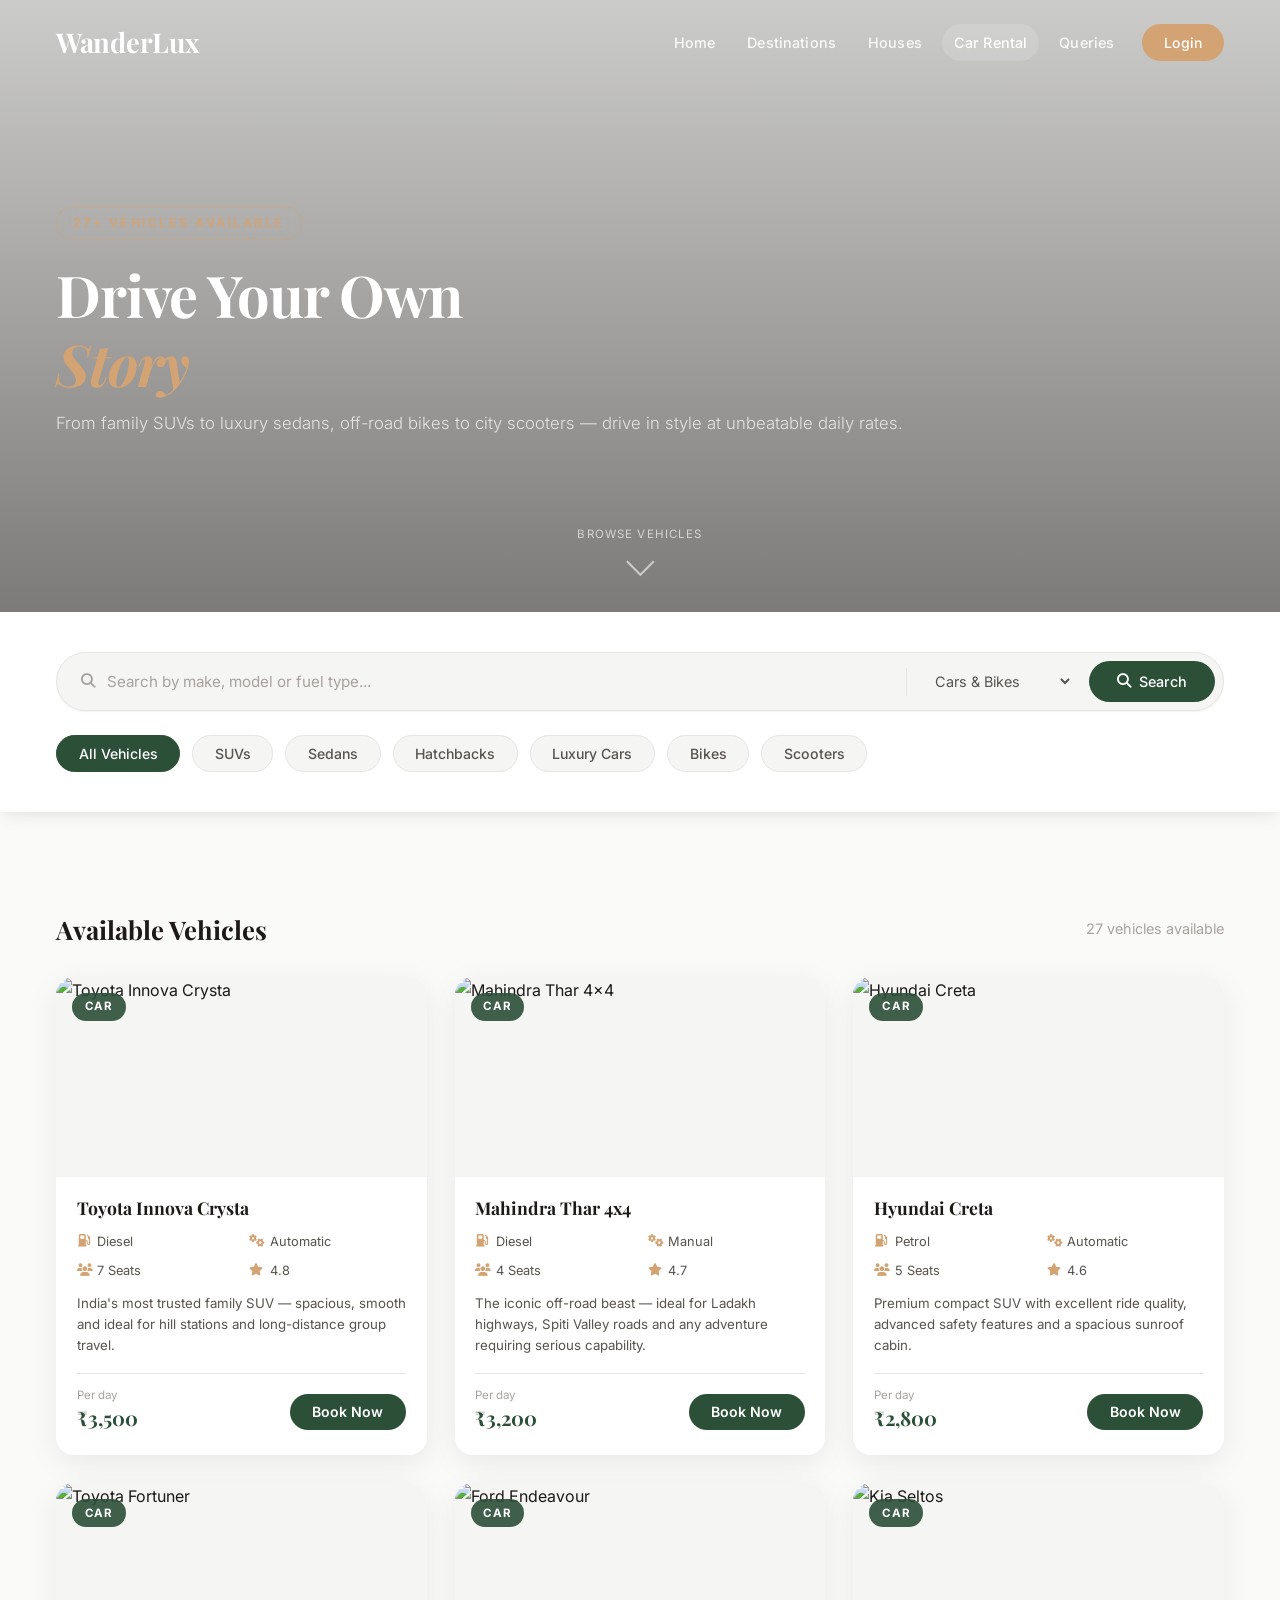
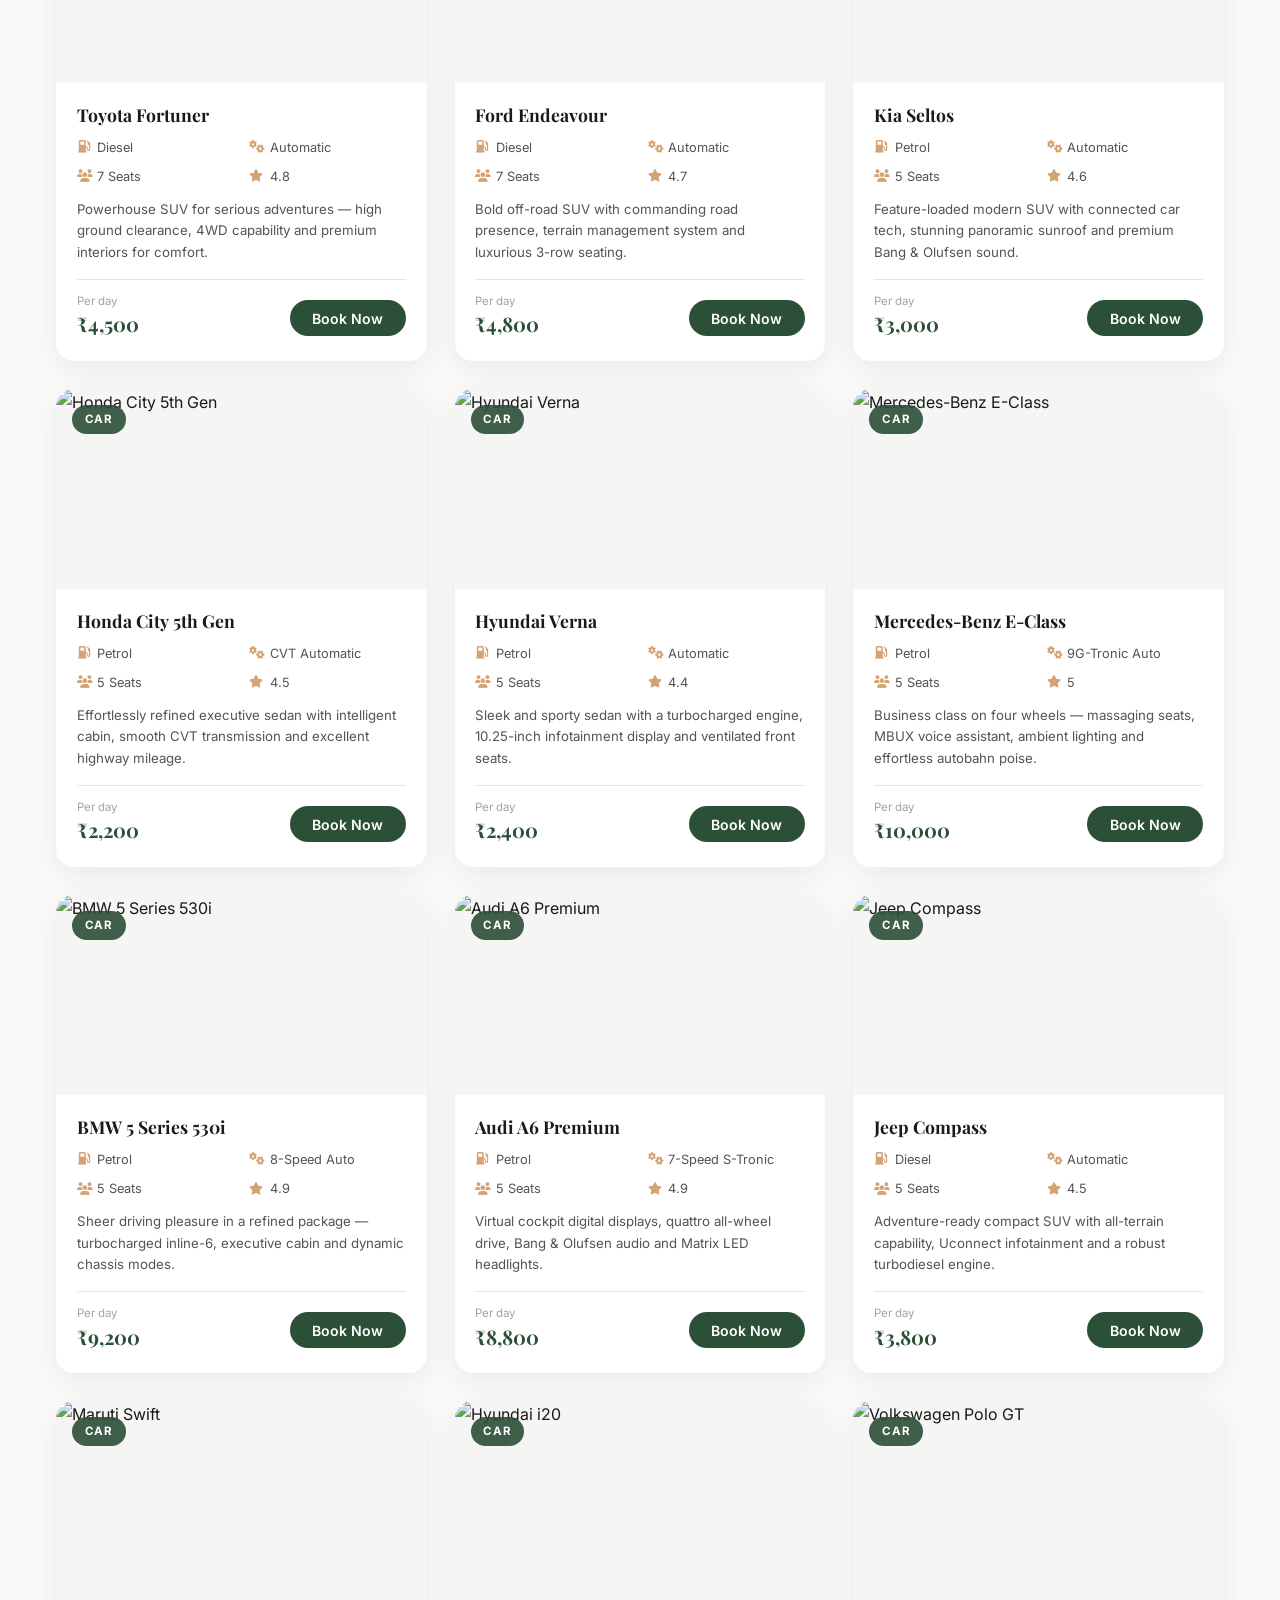
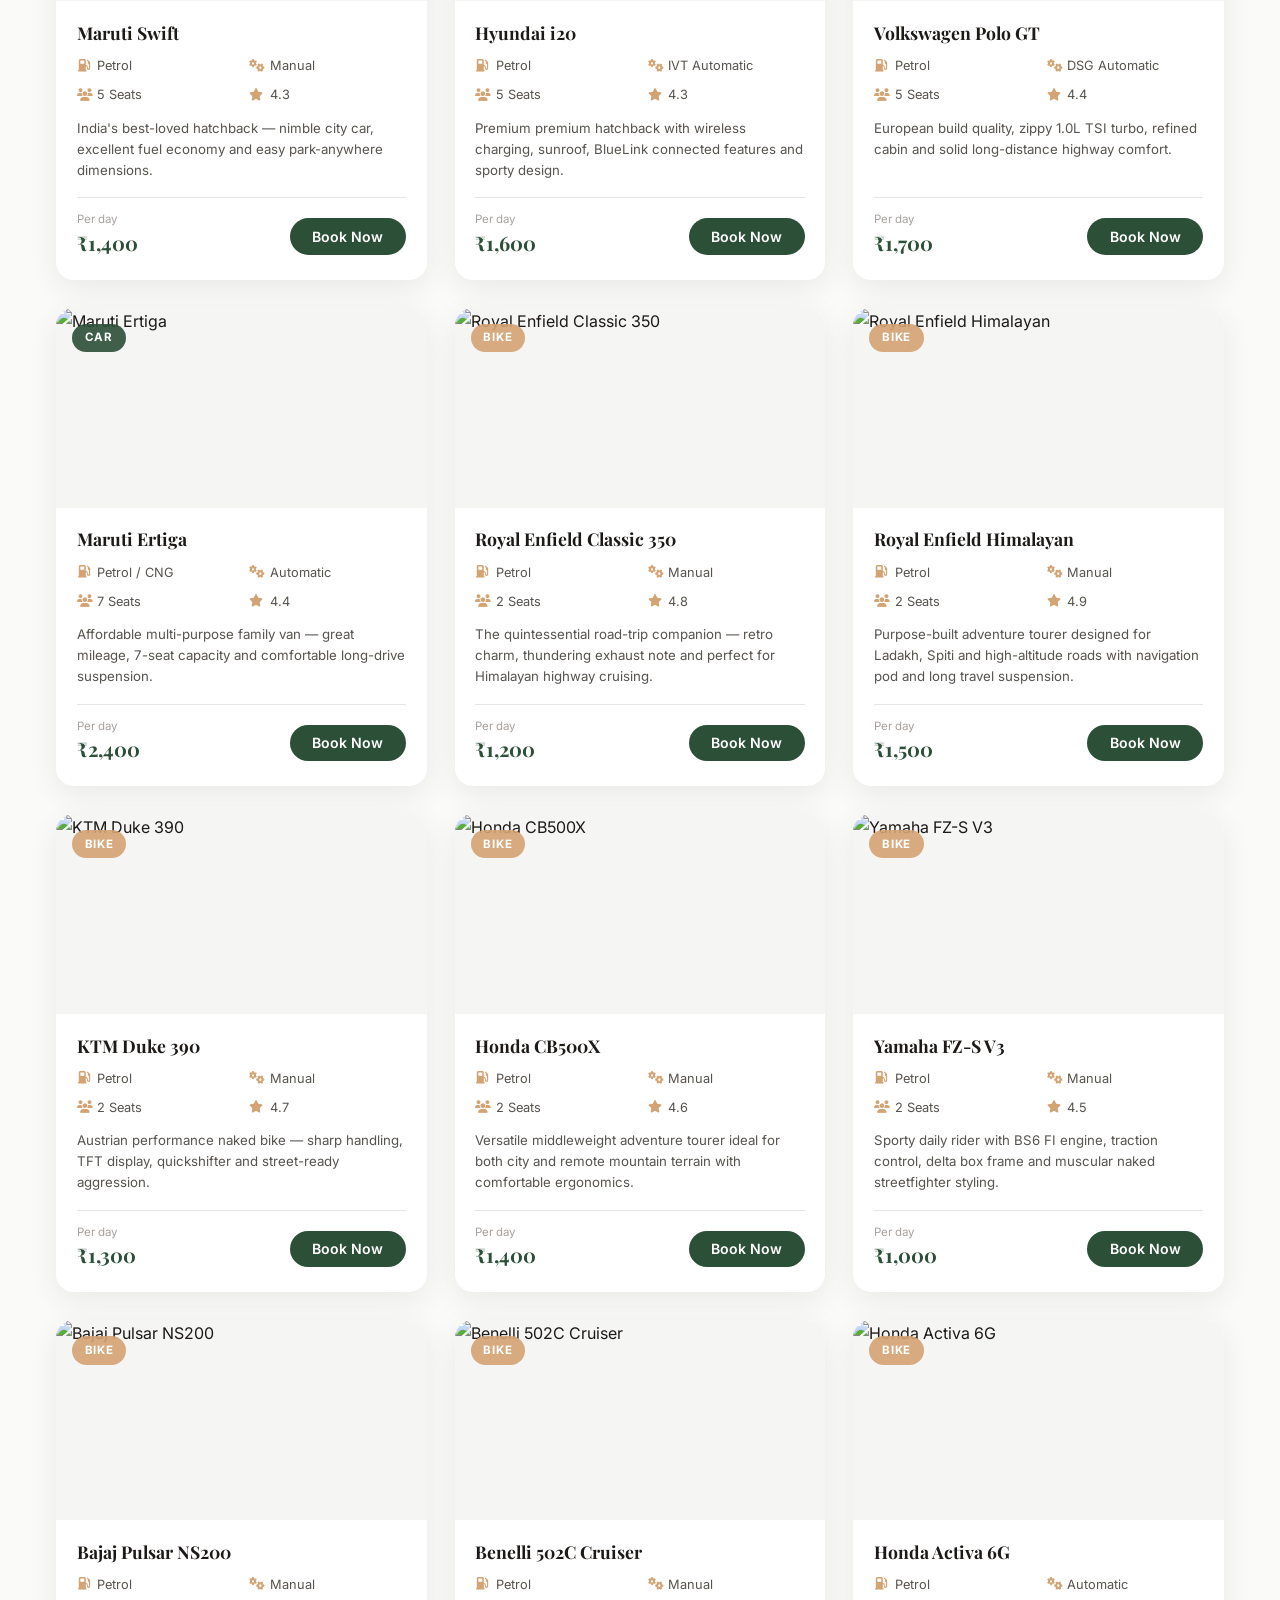
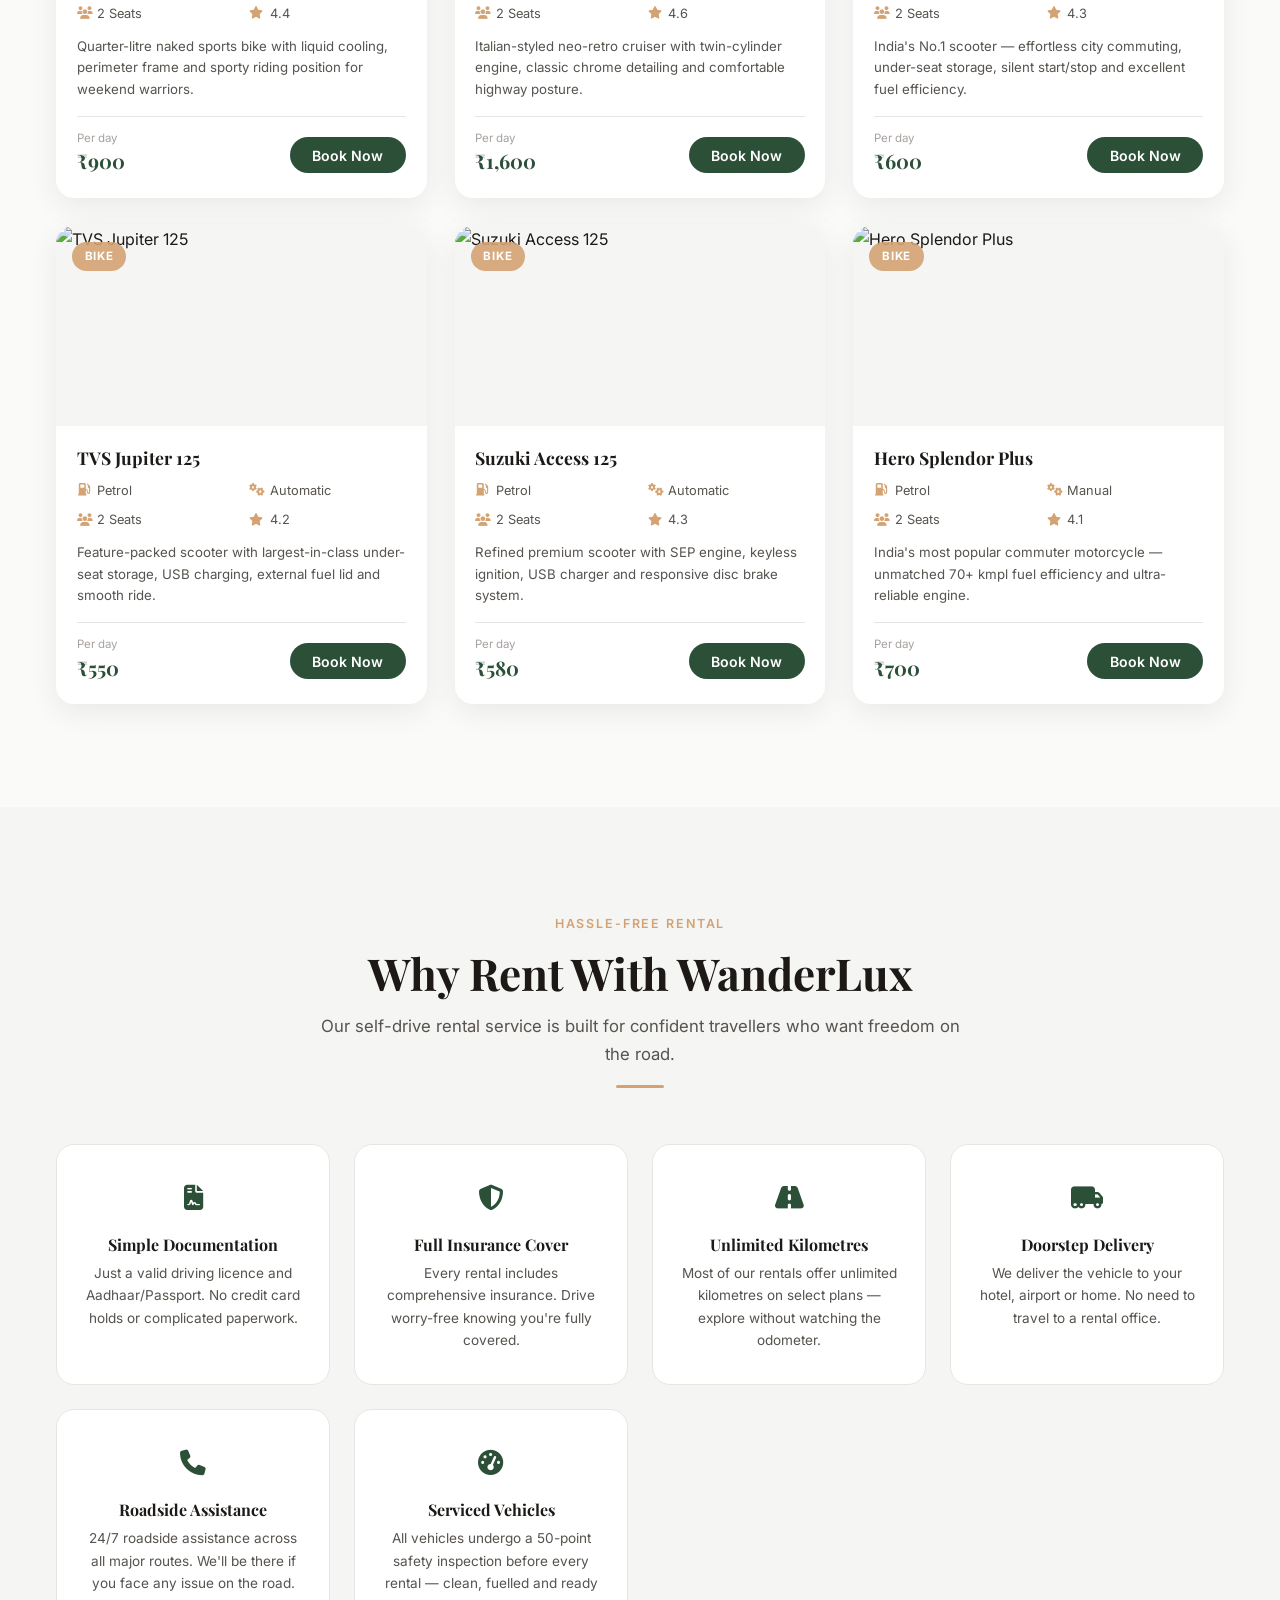
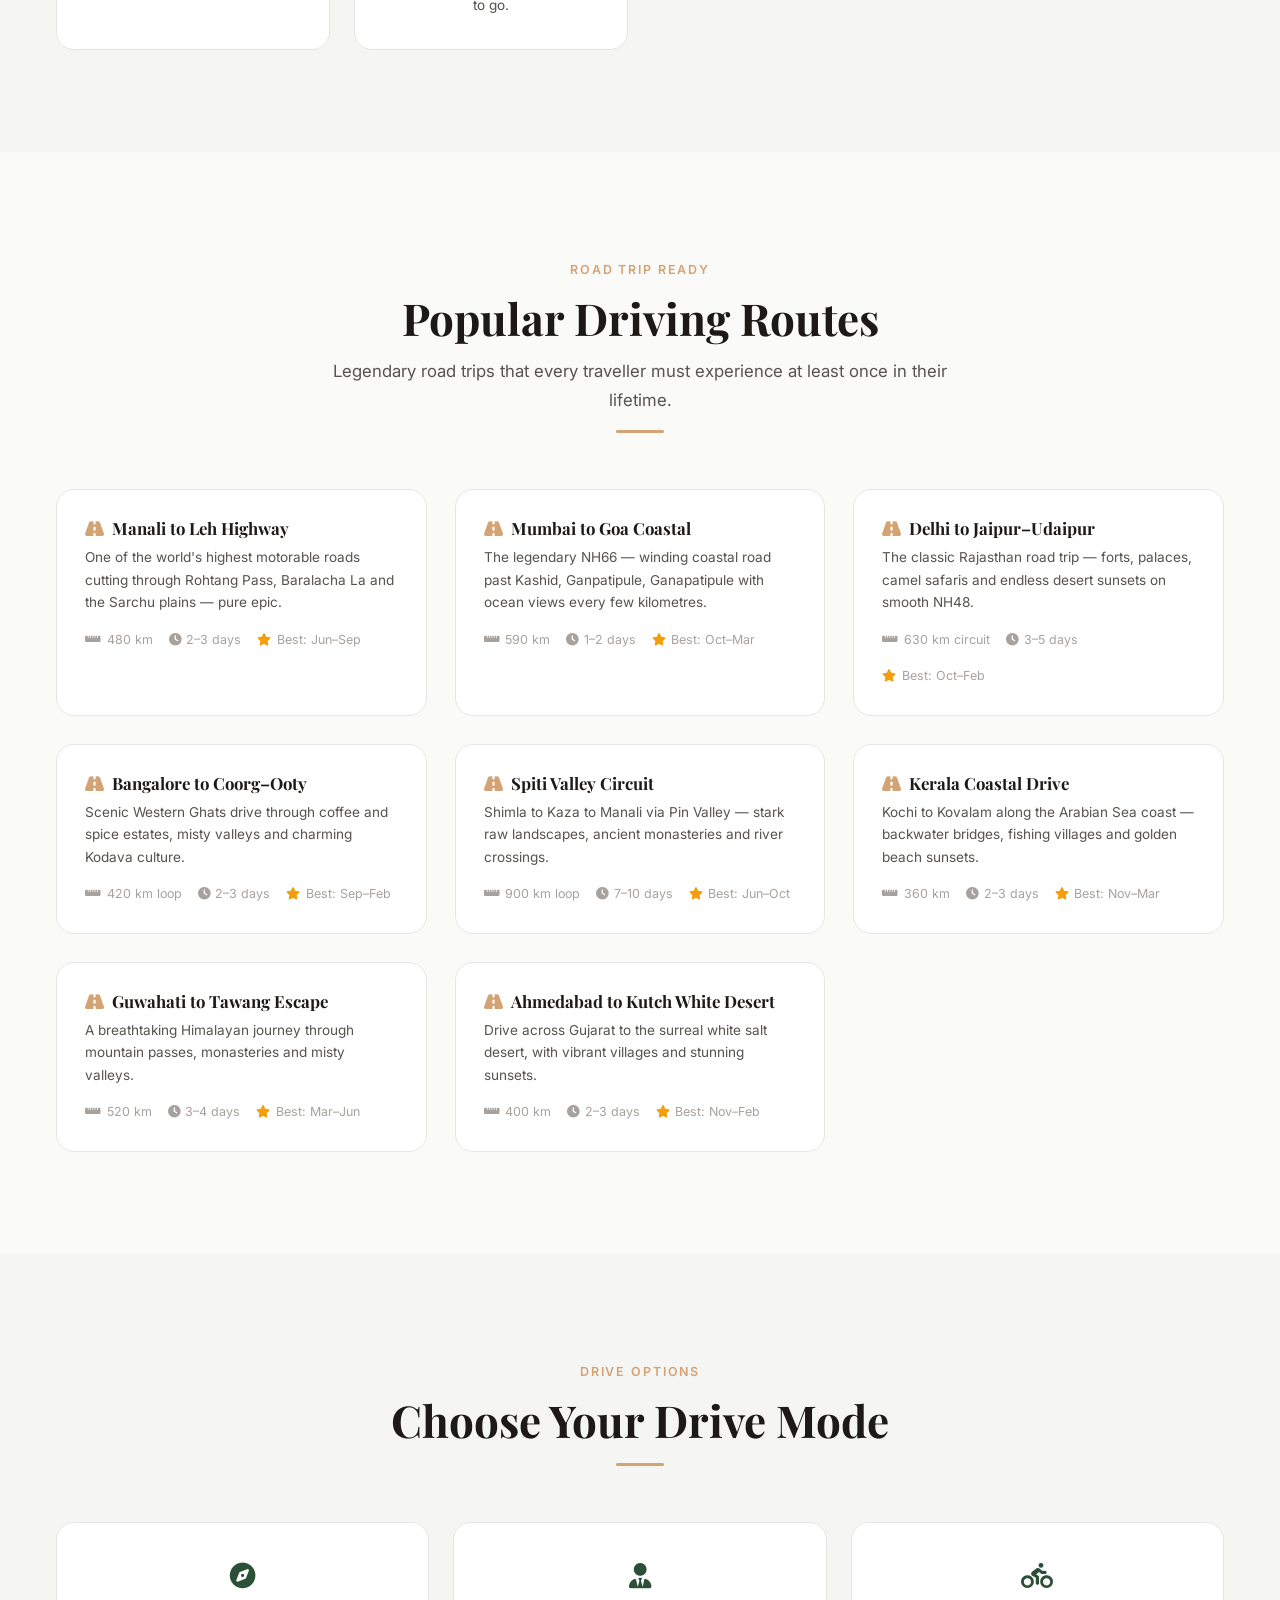
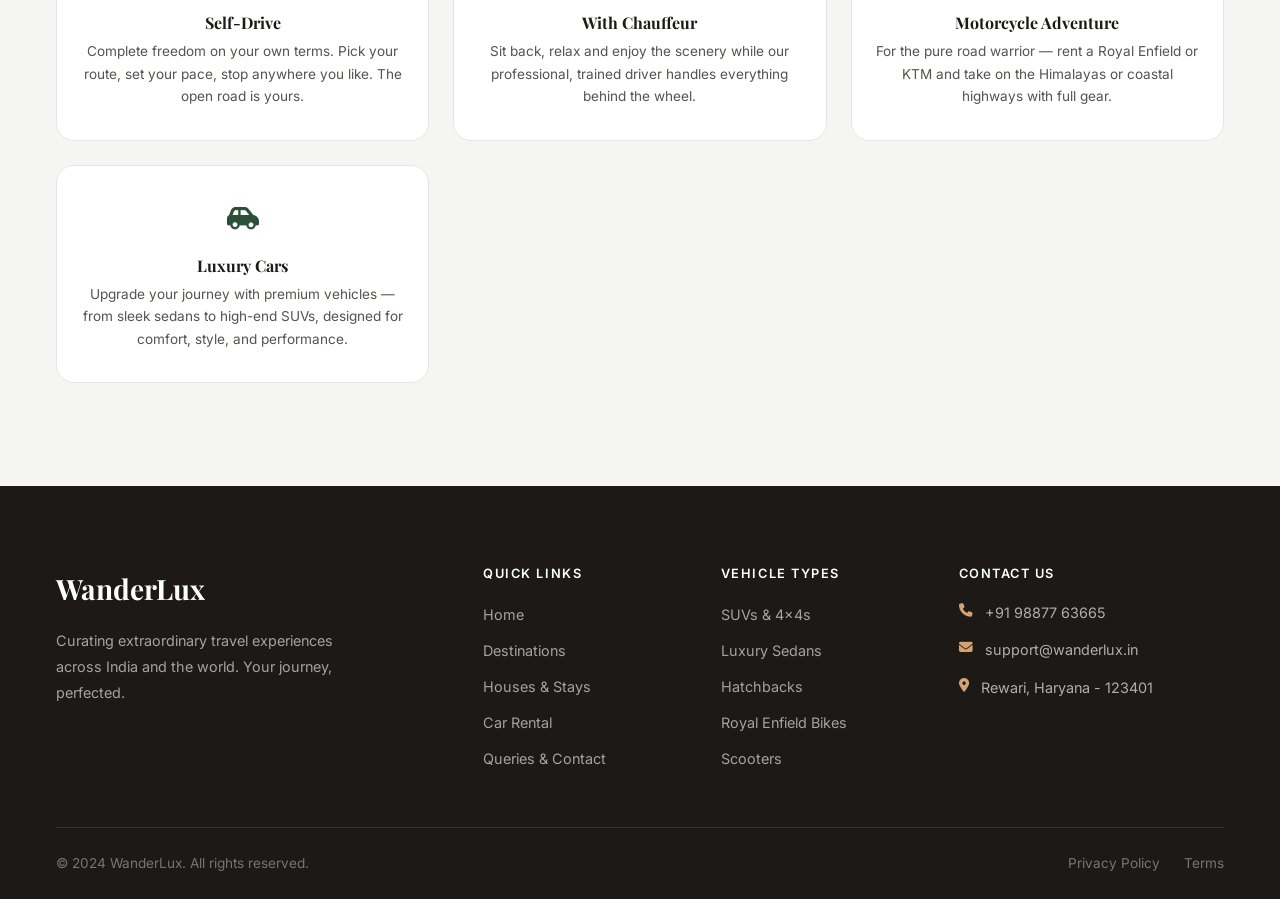
==== commit 8cf1de65: "Update car-rental.html" ====
--- a/car-rental.html
+++ b/car-rental.html
@@ -280,7 +280,7 @@
         </div>
         <div class="footer-col">
           <h4>Contact Us</h4>
-          <div class="footer-contact-item"><i class="fa-solid fa-phone"></i><span>+91 89303 77270</span></div>
+          <div class="footer-contact-item"><i class="fa-solid fa-phone"></i><span>+91 98877 63665</span></div>
           <div class="footer-contact-item"><i class="fa-solid fa-envelope"></i><span>support@wanderlux.in</span></div>
           <div class="footer-contact-item"><i class="fa-solid fa-location-dot"></i><span>Rewari, Haryana - 123401</span></div>
         </div>
